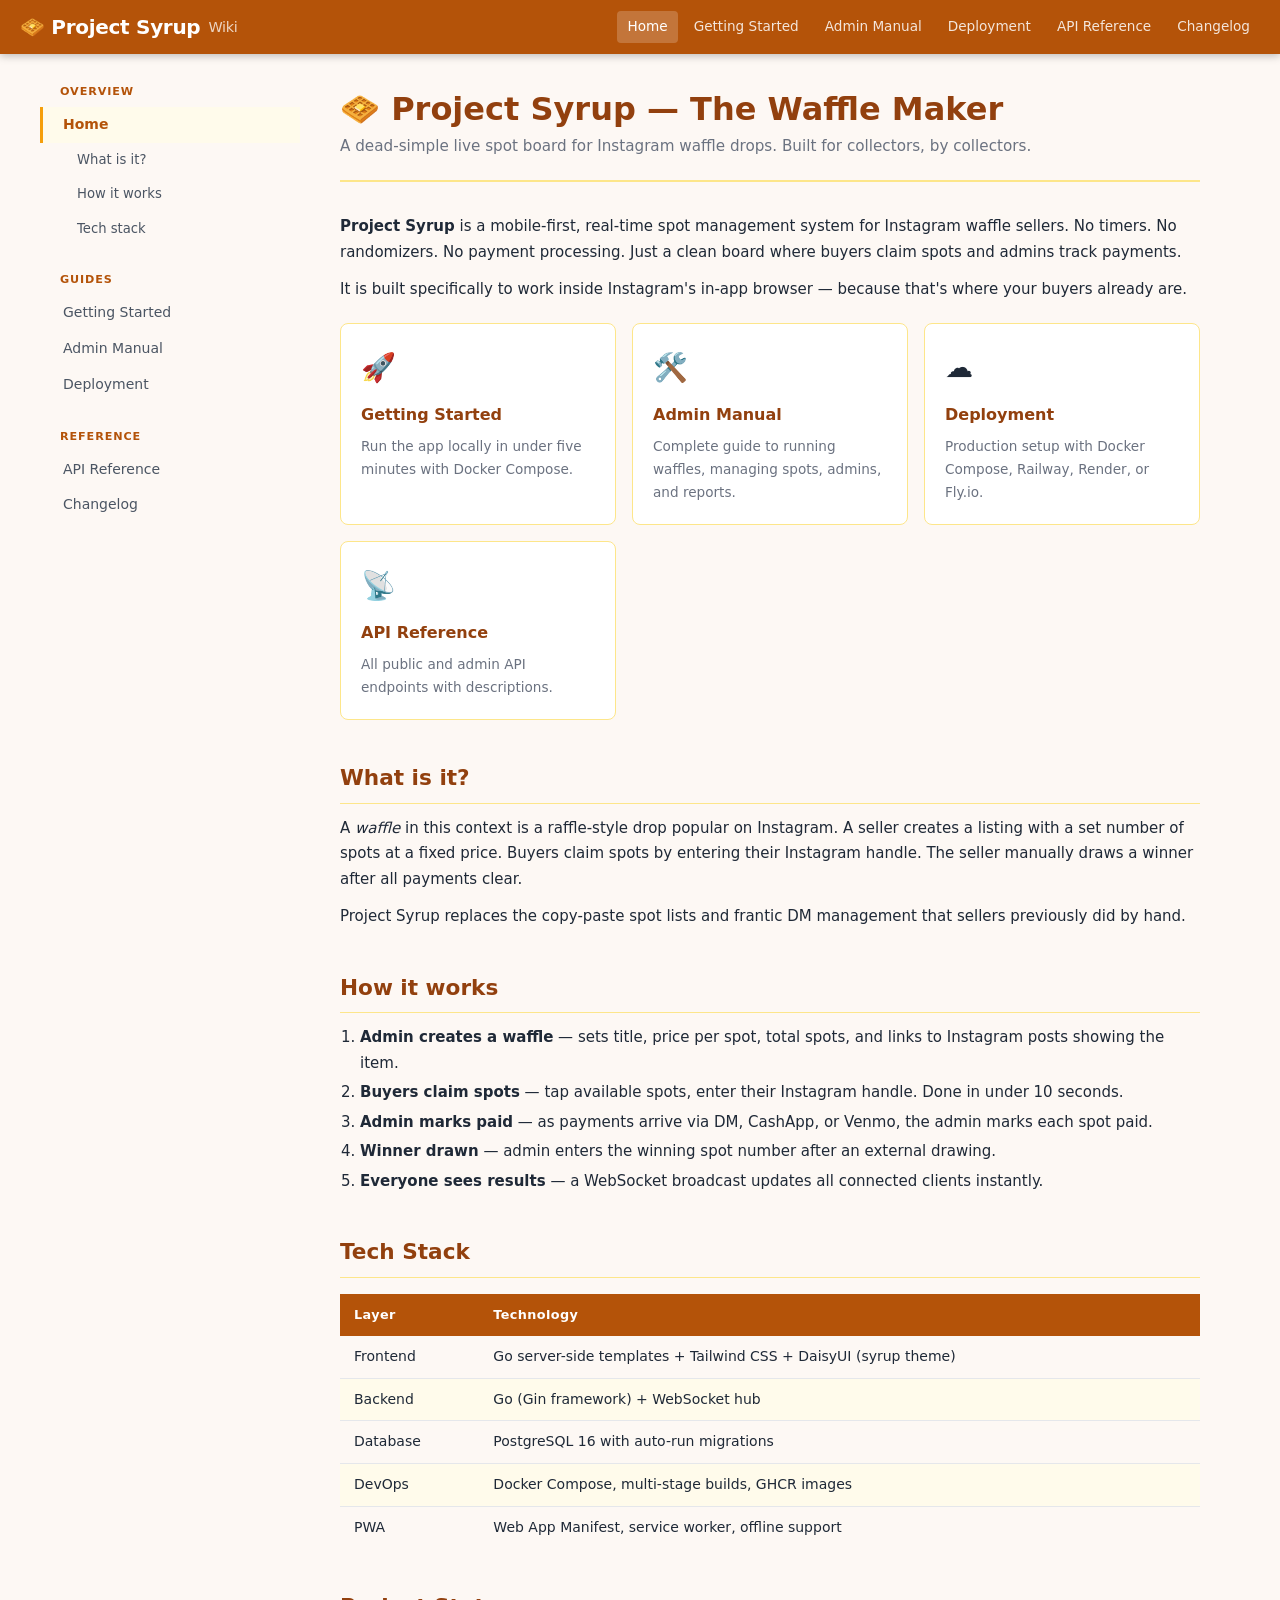
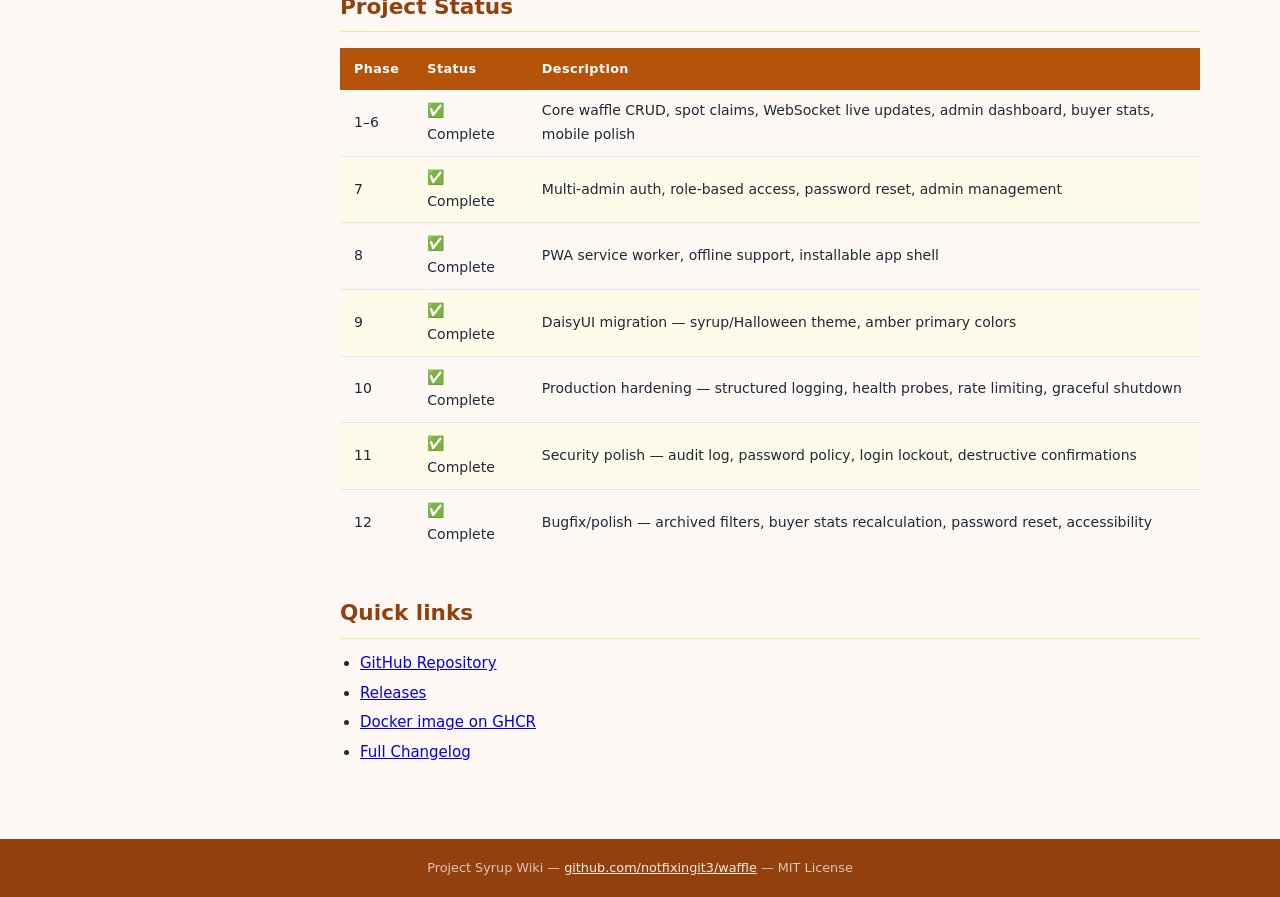
==== index.html @ 007bdca6 "Initial wiki site for Project Syrup (The Waffle Maker)" ====
<!DOCTYPE html>
<html lang="en">
<head>
  <meta charset="UTF-8" />
  <meta name="viewport" content="width=device-width, initial-scale=1.0" />
  <title>Project Syrup Wiki — The Waffle Maker</title>
  <link rel="stylesheet" href="style.css" />
</head>
<body>

<header class="topbar">
  <a href="index.html" class="topbar-logo">🧇 Project Syrup <span>Wiki</span></a>
  <nav class="topbar-nav">
    <a href="index.html" class="active">Home</a>
    <a href="getting-started.html">Getting Started</a>
    <a href="admin-manual.html">Admin Manual</a>
    <a href="deployment.html">Deployment</a>
    <a href="api-reference.html">API Reference</a>
    <a href="changelog.html">Changelog</a>
  </nav>
</header>

<div class="layout">
  <aside class="sidebar">
    <div class="sidebar-section">
      <div class="sidebar-section-title">Overview</div>
      <a href="index.html" class="sidebar-link active">Home</a>
      <a href="index.html#what-is-it" class="sidebar-link sub">What is it?</a>
      <a href="index.html#how-it-works" class="sidebar-link sub">How it works</a>
      <a href="index.html#tech-stack" class="sidebar-link sub">Tech stack</a>
    </div>
    <div class="sidebar-section">
      <div class="sidebar-section-title">Guides</div>
      <a href="getting-started.html" class="sidebar-link">Getting Started</a>
      <a href="admin-manual.html" class="sidebar-link">Admin Manual</a>
      <a href="deployment.html" class="sidebar-link">Deployment</a>
    </div>
    <div class="sidebar-section">
      <div class="sidebar-section-title">Reference</div>
      <a href="api-reference.html" class="sidebar-link">API Reference</a>
      <a href="changelog.html" class="sidebar-link">Changelog</a>
    </div>
  </aside>

  <main class="content">
    <div class="page-header">
      <h1>🧇 Project Syrup — The Waffle Maker</h1>
      <p class="subtitle">A dead-simple live spot board for Instagram waffle drops. Built for collectors, by collectors.</p>
    </div>

    <p>
      <strong>Project Syrup</strong> is a mobile-first, real-time spot management system for Instagram waffle sellers.
      No timers. No randomizers. No payment processing. Just a clean board where buyers claim spots and admins track payments.
    </p>

    <p>
      It is built specifically to work inside Instagram's in-app browser — because that's where your buyers already are.
    </p>

    <div class="card-grid">
      <a href="getting-started.html" class="card">
        <div class="card-icon">🚀</div>
        <h3>Getting Started</h3>
        <p>Run the app locally in under five minutes with Docker Compose.</p>
      </a>
      <a href="admin-manual.html" class="card">
        <div class="card-icon">🛠️</div>
        <h3>Admin Manual</h3>
        <p>Complete guide to running waffles, managing spots, admins, and reports.</p>
      </a>
      <a href="deployment.html" class="card">
        <div class="card-icon">☁️</div>
        <h3>Deployment</h3>
        <p>Production setup with Docker Compose, Railway, Render, or Fly.io.</p>
      </a>
      <a href="api-reference.html" class="card">
        <div class="card-icon">📡</div>
        <h3>API Reference</h3>
        <p>All public and admin API endpoints with descriptions.</p>
      </a>
    </div>

    <h2 id="what-is-it">What is it?</h2>
    <p>
      A <em>waffle</em> in this context is a raffle-style drop popular on Instagram. A seller creates a listing with a set number of spots at a fixed price. Buyers claim spots by entering their Instagram handle. The seller manually draws a winner after all payments clear.
    </p>
    <p>
      Project Syrup replaces the copy-paste spot lists and frantic DM management that sellers previously did by hand.
    </p>

    <h2 id="how-it-works">How it works</h2>
    <ol>
      <li><strong>Admin creates a waffle</strong> — sets title, price per spot, total spots, and links to Instagram posts showing the item.</li>
      <li><strong>Buyers claim spots</strong> — tap available spots, enter their Instagram handle. Done in under 10 seconds.</li>
      <li><strong>Admin marks paid</strong> — as payments arrive via DM, CashApp, or Venmo, the admin marks each spot paid.</li>
      <li><strong>Winner drawn</strong> — admin enters the winning spot number after an external drawing.</li>
      <li><strong>Everyone sees results</strong> — a WebSocket broadcast updates all connected clients instantly.</li>
    </ol>

    <h2 id="tech-stack">Tech Stack</h2>
    <div class="table-wrap">
      <table>
        <thead>
          <tr><th>Layer</th><th>Technology</th></tr>
        </thead>
        <tbody>
          <tr><td>Frontend</td><td>Go server-side templates + Tailwind CSS + DaisyUI (syrup theme)</td></tr>
          <tr><td>Backend</td><td>Go (Gin framework) + WebSocket hub</td></tr>
          <tr><td>Database</td><td>PostgreSQL 16 with auto-run migrations</td></tr>
          <tr><td>DevOps</td><td>Docker Compose, multi-stage builds, GHCR images</td></tr>
          <tr><td>PWA</td><td>Web App Manifest, service worker, offline support</td></tr>
        </tbody>
      </table>
    </div>

    <h2 id="project-status">Project Status</h2>
    <div class="table-wrap">
      <table>
        <thead>
          <tr><th>Phase</th><th>Status</th><th>Description</th></tr>
        </thead>
        <tbody>
          <tr><td>1–6</td><td>✅ Complete</td><td>Core waffle CRUD, spot claims, WebSocket live updates, admin dashboard, buyer stats, mobile polish</td></tr>
          <tr><td>7</td><td>✅ Complete</td><td>Multi-admin auth, role-based access, password reset, admin management</td></tr>
          <tr><td>8</td><td>✅ Complete</td><td>PWA service worker, offline support, installable app shell</td></tr>
          <tr><td>9</td><td>✅ Complete</td><td>DaisyUI migration — syrup/Halloween theme, amber primary colors</td></tr>
          <tr><td>10</td><td>✅ Complete</td><td>Production hardening — structured logging, health probes, rate limiting, graceful shutdown</td></tr>
          <tr><td>11</td><td>✅ Complete</td><td>Security polish — audit log, password policy, login lockout, destructive confirmations</td></tr>
          <tr><td>12</td><td>✅ Complete</td><td>Bugfix/polish — archived filters, buyer stats recalculation, password reset, accessibility</td></tr>
        </tbody>
      </table>
    </div>

    <h2 id="quick-links">Quick links</h2>
    <ul>
      <li><a href="https://github.com/notfixingit3/waffle">GitHub Repository</a></li>
      <li><a href="https://github.com/notfixingit3/waffle/releases">Releases</a></li>
      <li><a href="https://github.com/notfixingit3/waffle/pkgs/container/waffle">Docker image on GHCR</a></li>
      <li><a href="changelog.html">Full Changelog</a></li>
    </ul>
  </main>
</div>

<footer>
  Project Syrup Wiki &mdash; <a href="https://github.com/notfixingit3/waffle">github.com/notfixingit3/waffle</a> &mdash; MIT License
</footer>

</body>
</html>
---- style.css ----
/* Project Syrup Wiki — shared styles */

:root {
  --amber-50: #fffbeb;
  --amber-100: #fef3c7;
  --amber-200: #fde68a;
  --amber-400: #fbbf24;
  --amber-500: #f59e0b;
  --amber-600: #d97706;
  --amber-700: #b45309;
  --amber-800: #92400e;
  --amber-900: #78350f;
  --brown-50: #fdf8f4;
  --brown-100: #f5e6d3;
  --gray-50: #f9fafb;
  --gray-100: #f3f4f6;
  --gray-200: #e5e7eb;
  --gray-300: #d1d5db;
  --gray-400: #9ca3af;
  --gray-500: #6b7280;
  --gray-600: #4b5563;
  --gray-700: #374151;
  --gray-800: #1f2937;
  --gray-900: #111827;
  --sidebar-w: 260px;
}

*, *::before, *::after { box-sizing: border-box; margin: 0; padding: 0; }

html { scroll-behavior: smooth; }

body {
  font-family: 'Segoe UI', system-ui, -apple-system, sans-serif;
  font-size: 15px;
  line-height: 1.7;
  color: var(--gray-800);
  background: var(--brown-50);
  min-height: 100vh;
  display: flex;
  flex-direction: column;
}

/* ── Top bar ── */
.topbar {
  position: sticky;
  top: 0;
  z-index: 100;
  background: var(--amber-700);
  color: #fff;
  height: 54px;
  display: flex;
  align-items: center;
  gap: 12px;
  padding: 0 20px;
  box-shadow: 0 2px 8px rgba(0,0,0,.25);
}
.topbar-logo {
  font-size: 1.25rem;
  font-weight: 700;
  letter-spacing: -.3px;
  text-decoration: none;
  color: #fff;
  display: flex;
  align-items: center;
  gap: 8px;
}
.topbar-logo span { opacity: .75; font-weight: 400; font-size: 0.9rem; }
.topbar-nav { margin-left: auto; display: flex; gap: 6px; }
.topbar-nav a {
  color: rgba(255,255,255,.85);
  text-decoration: none;
  font-size: .85rem;
  padding: 4px 10px;
  border-radius: 4px;
  transition: background .15s;
}
.topbar-nav a:hover, .topbar-nav a.active { background: rgba(255,255,255,.2); color: #fff; }

/* ── Layout ── */
.layout {
  flex: 1;
  display: flex;
  max-width: 1200px;
  margin: 0 auto;
  width: 100%;
  padding: 0 0 60px;
}

/* ── Sidebar ── */
.sidebar {
  width: var(--sidebar-w);
  flex-shrink: 0;
  padding: 28px 0 28px 0;
  position: sticky;
  top: 54px;
  height: calc(100vh - 54px);
  overflow-y: auto;
}
.sidebar-section { margin-bottom: 24px; }
.sidebar-section-title {
  font-size: .7rem;
  font-weight: 700;
  letter-spacing: .08em;
  text-transform: uppercase;
  color: var(--amber-700);
  padding: 0 20px 6px;
}
.sidebar-link {
  display: block;
  padding: 6px 20px;
  color: var(--gray-600);
  text-decoration: none;
  font-size: .875rem;
  border-left: 3px solid transparent;
  transition: all .12s;
}
.sidebar-link:hover { color: var(--amber-700); background: var(--amber-50); }
.sidebar-link.active {
  color: var(--amber-700);
  border-left-color: var(--amber-500);
  background: var(--amber-50);
  font-weight: 600;
}
.sidebar-link.sub { padding-left: 34px; font-size: .825rem; }

/* ── Main content ── */
.content {
  flex: 1;
  min-width: 0;
  padding: 36px 40px 0 40px;
}

/* ── Page header ── */
.page-header {
  margin-bottom: 32px;
  padding-bottom: 20px;
  border-bottom: 2px solid var(--amber-200);
}
.page-header h1 {
  font-size: 2rem;
  font-weight: 700;
  color: var(--amber-800);
  line-height: 1.2;
}
.page-header .subtitle {
  color: var(--gray-500);
  margin-top: 6px;
  font-size: .95rem;
}

/* ── Headings ── */
h2 {
  font-size: 1.35rem;
  font-weight: 700;
  color: var(--amber-800);
  margin: 40px 0 12px;
  padding-bottom: 6px;
  border-bottom: 1px solid var(--amber-200);
}
h3 {
  font-size: 1.05rem;
  font-weight: 700;
  color: var(--gray-700);
  margin: 28px 0 8px;
}
h4 {
  font-size: .9rem;
  font-weight: 700;
  color: var(--gray-600);
  margin: 20px 0 6px;
  text-transform: uppercase;
  letter-spacing: .04em;
}

p { margin: 0 0 12px; }
p:last-child { margin-bottom: 0; }

/* ── Lists ── */
ul, ol {
  margin: 0 0 14px 20px;
}
li { margin-bottom: 4px; }

/* ── Code ── */
code {
  background: var(--amber-100);
  color: var(--amber-900);
  padding: 1px 5px;
  border-radius: 3px;
  font-size: .875em;
  font-family: 'SF Mono', 'Fira Code', 'Consolas', monospace;
}
pre {
  background: var(--gray-900);
  color: #e5e7eb;
  padding: 18px 20px;
  border-radius: 8px;
  overflow-x: auto;
  margin: 16px 0;
  font-size: .85rem;
  line-height: 1.6;
  font-family: 'SF Mono', 'Fira Code', 'Consolas', monospace;
}
pre code { background: none; color: inherit; padding: 0; font-size: 1em; }

/* ── Tables ── */
.table-wrap { overflow-x: auto; margin: 16px 0; }
table { width: 100%; border-collapse: collapse; font-size: .875rem; }
th {
  background: var(--amber-700);
  color: #fff;
  text-align: left;
  padding: 10px 14px;
  font-weight: 600;
  font-size: .8rem;
  letter-spacing: .03em;
}
td { padding: 9px 14px; border-bottom: 1px solid var(--gray-200); }
tr:last-child td { border-bottom: none; }
tr:nth-child(even) td { background: var(--amber-50); }

/* ── Callouts ── */
.callout {
  border-left: 4px solid;
  padding: 12px 16px;
  border-radius: 0 6px 6px 0;
  margin: 16px 0;
  font-size: .9rem;
}
.callout-title { font-weight: 700; margin-bottom: 4px; }
.callout.info { border-color: #3b82f6; background: #eff6ff; color: #1e40af; }
.callout.info .callout-title { color: #1d4ed8; }
.callout.warn { border-color: var(--amber-500); background: var(--amber-50); color: var(--amber-800); }
.callout.warn .callout-title { color: var(--amber-700); }
.callout.danger { border-color: #ef4444; background: #fef2f2; color: #991b1b; }
.callout.danger .callout-title { color: #dc2626; }
.callout.tip { border-color: #10b981; background: #ecfdf5; color: #065f46; }
.callout.tip .callout-title { color: #059669; }

/* ── Badges / role pills ── */
.badge {
  display: inline-block;
  padding: 2px 8px;
  border-radius: 9999px;
  font-size: .72rem;
  font-weight: 700;
  letter-spacing: .04em;
  text-transform: uppercase;
  line-height: 1.5;
}
.badge-super { background: #7c3aed; color: #fff; }
.badge-admin { background: var(--amber-600); color: #fff; }
.badge-wm    { background: #059669; color: #fff; }
.badge-get   { background: #1d4ed8; color: #fff; }
.badge-post  { background: #059669; color: #fff; }
.badge-patch { background: #d97706; color: #fff; }
.badge-delete{ background: #dc2626; color: #fff; }

/* ── Cards (home page) ── */
.card-grid {
  display: grid;
  grid-template-columns: repeat(auto-fill, minmax(240px, 1fr));
  gap: 16px;
  margin: 20px 0;
}
.card {
  background: #fff;
  border: 1px solid var(--amber-200);
  border-radius: 8px;
  padding: 20px;
  text-decoration: none;
  color: inherit;
  transition: box-shadow .15s, transform .12s;
  display: block;
}
.card:hover { box-shadow: 0 4px 16px rgba(180,83,9,.15); transform: translateY(-2px); }
.card-icon { font-size: 1.75rem; margin-bottom: 10px; }
.card h3 { margin: 0 0 6px; font-size: 1rem; color: var(--amber-800); }
.card p { font-size: .85rem; color: var(--gray-500); margin: 0; }

/* ── Step list ── */
.steps { counter-reset: step; list-style: none; margin-left: 0; }
.steps li {
  counter-increment: step;
  padding: 10px 0 10px 52px;
  position: relative;
  border-left: 2px solid var(--amber-200);
  margin-left: 20px;
}
.steps li::before {
  content: counter(step);
  position: absolute;
  left: -16px;
  top: 8px;
  width: 30px;
  height: 30px;
  background: var(--amber-600);
  color: #fff;
  font-weight: 700;
  font-size: .8rem;
  border-radius: 50%;
  display: flex;
  align-items: center;
  justify-content: center;
}
.steps li:last-child { border-left-color: transparent; }

/* ── API endpoint blocks ── */
.endpoint {
  background: #fff;
  border: 1px solid var(--gray-200);
  border-radius: 6px;
  margin: 12px 0;
  overflow: hidden;
}
.endpoint-head {
  display: flex;
  align-items: center;
  gap: 10px;
  padding: 10px 14px;
  background: var(--gray-50);
  border-bottom: 1px solid var(--gray-200);
  font-family: 'SF Mono', 'Fira Code', monospace;
  font-size: .85rem;
}
.endpoint-path { color: var(--gray-700); font-weight: 500; }
.endpoint-desc { padding: 10px 14px; font-size: .875rem; color: var(--gray-600); }

/* ── Footer ── */
footer {
  background: var(--amber-800);
  color: rgba(255,255,255,.7);
  text-align: center;
  padding: 18px;
  font-size: .8rem;
}
footer a { color: rgba(255,255,255,.9); }

/* ── Responsive ── */
@media (max-width: 768px) {
  .layout { flex-direction: column; }
  .sidebar {
    width: 100%;
    position: static;
    height: auto;
    border-bottom: 1px solid var(--amber-200);
    display: flex;
    flex-wrap: wrap;
    gap: 0;
    padding: 12px 0;
  }
  .sidebar-section { margin-bottom: 8px; width: 50%; }
  .content { padding: 24px 20px 0; }
  .topbar-nav { display: none; }
}
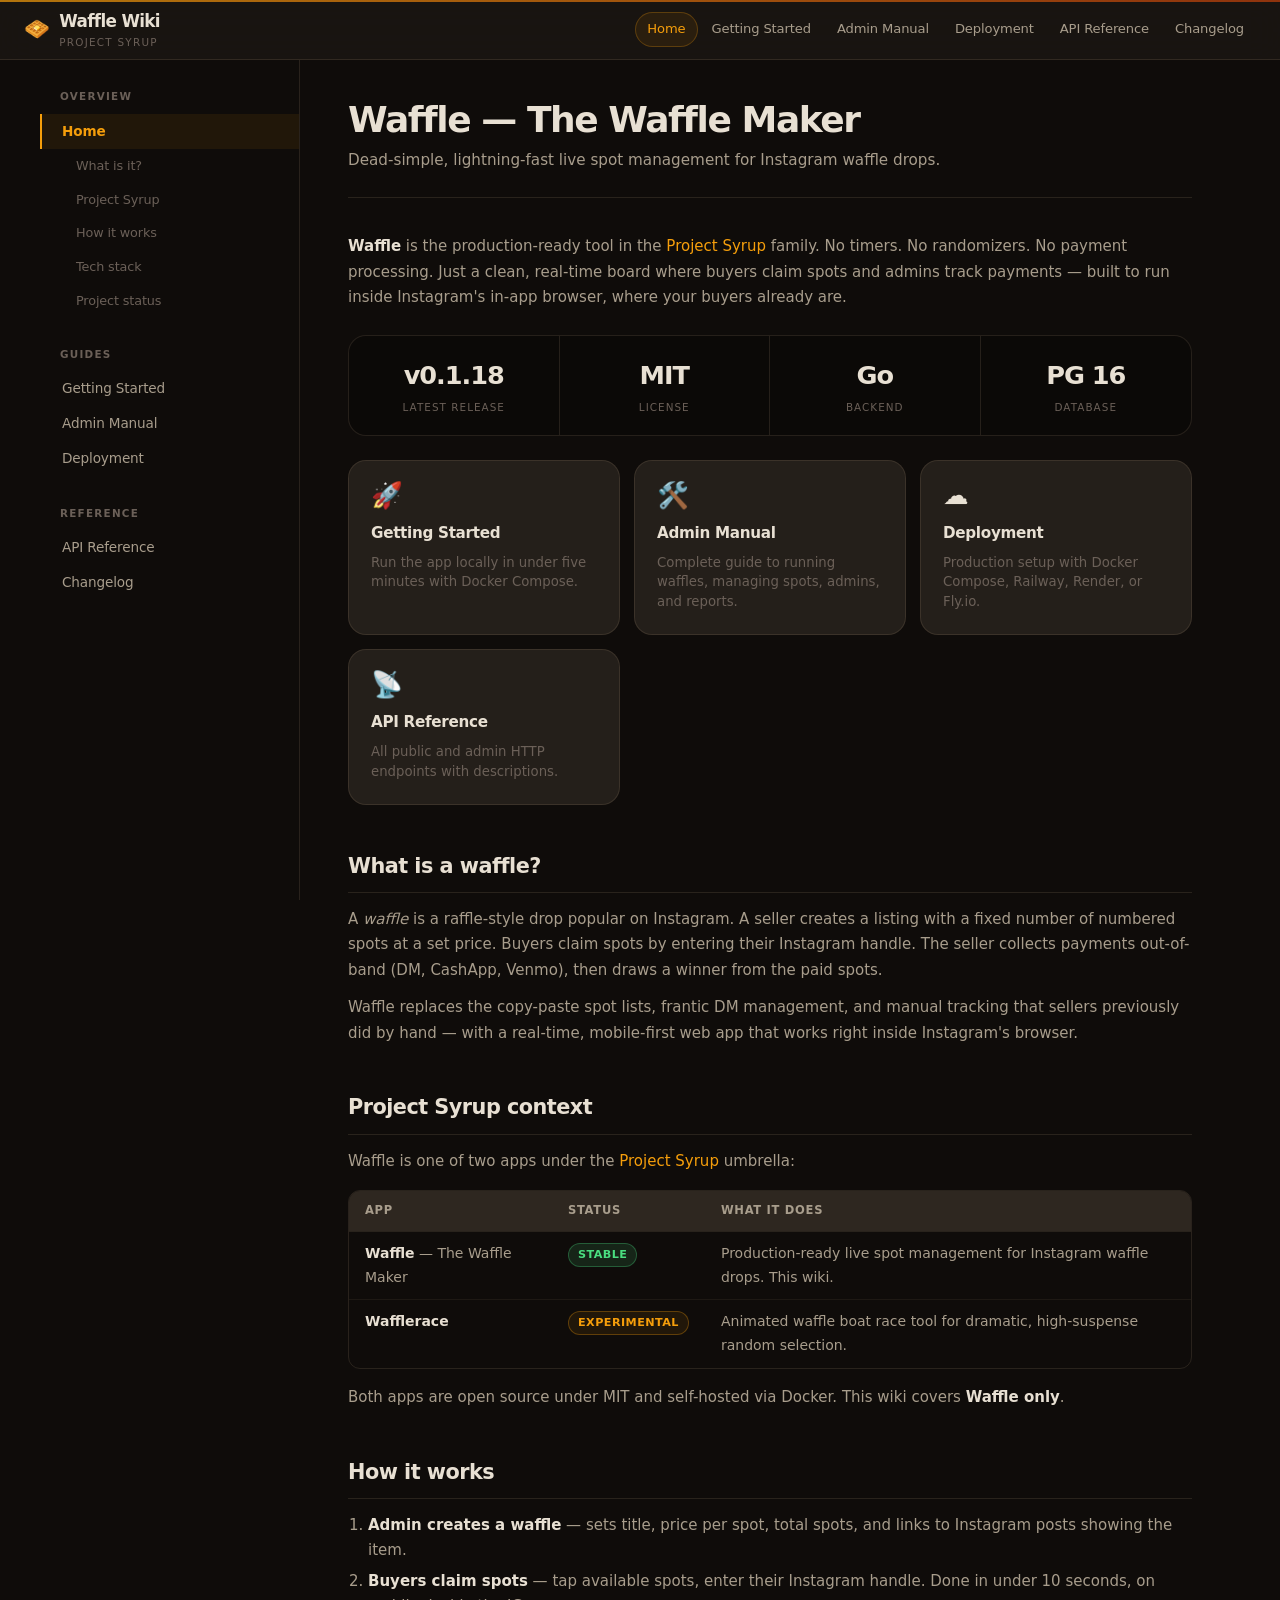
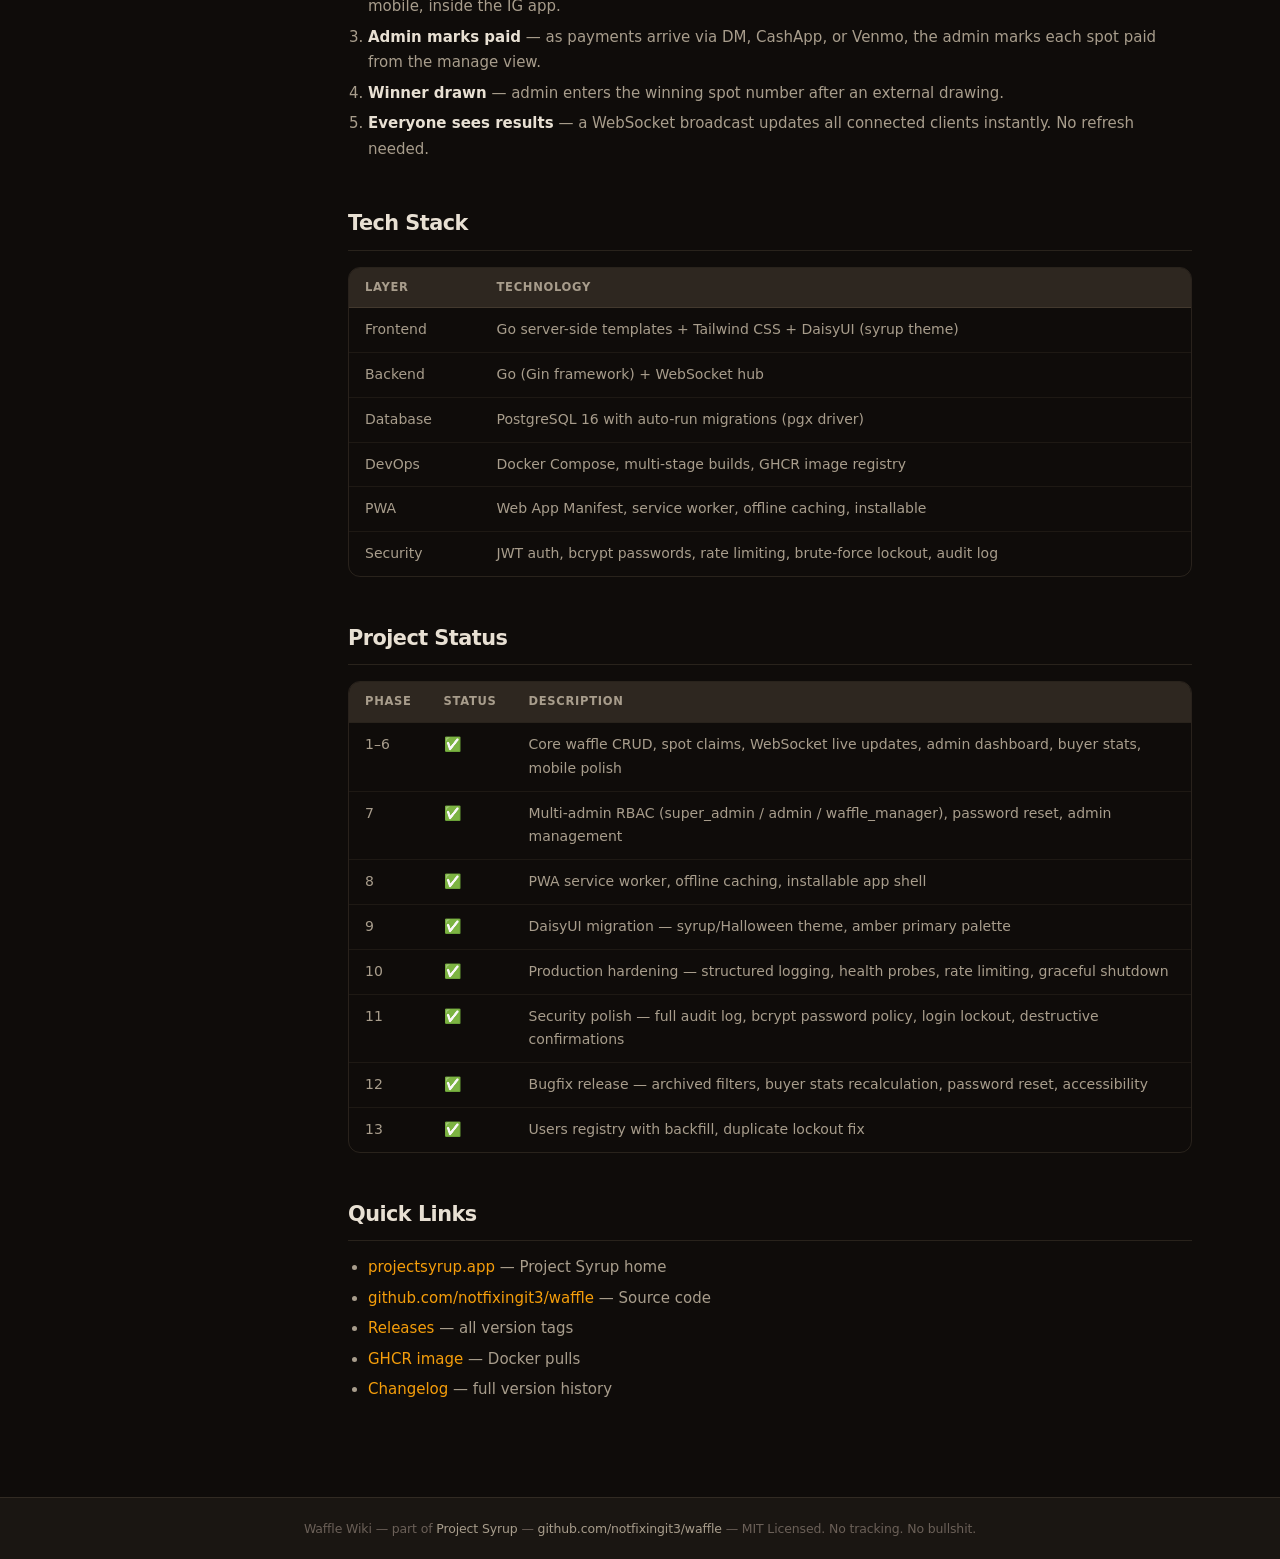
==== commit 6581f270: "Retheme wiki to match projectsyrup.app dark warm aesthetic - New CSS: #0f0c0a background, amber #f59" ====
--- a/index.html
+++ b/index.html
@@ -3,13 +3,19 @@
 <head>
   <meta charset="UTF-8" />
   <meta name="viewport" content="width=device-width, initial-scale=1.0" />
-  <title>Project Syrup Wiki — The Waffle Maker</title>
+  <title>Waffle Wiki — Project Syrup</title>
   <link rel="stylesheet" href="style.css" />
 </head>
 <body>
 
 <header class="topbar">
-  <a href="index.html" class="topbar-logo">🧇 Project Syrup <span>Wiki</span></a>
+  <a href="index.html" class="topbar-logo">
+    <span class="logo-emoji">🧇</span>
+    <div>
+      <span style="display:block">Waffle Wiki</span>
+      <span class="logo-sub">Project Syrup</span>
+    </div>
+  </a>
   <nav class="topbar-nav">
     <a href="index.html" class="active">Home</a>
     <a href="getting-started.html">Getting Started</a>
@@ -26,8 +32,10 @@
       <div class="sidebar-section-title">Overview</div>
       <a href="index.html" class="sidebar-link active">Home</a>
       <a href="index.html#what-is-it" class="sidebar-link sub">What is it?</a>
+      <a href="index.html#project-syrup" class="sidebar-link sub">Project Syrup</a>
       <a href="index.html#how-it-works" class="sidebar-link sub">How it works</a>
       <a href="index.html#tech-stack" class="sidebar-link sub">Tech stack</a>
+      <a href="index.html#project-status" class="sidebar-link sub">Project status</a>
     </div>
     <div class="sidebar-section">
       <div class="sidebar-section-title">Guides</div>
@@ -44,18 +52,33 @@
 
   <main class="content">
     <div class="page-header">
-      <h1>🧇 Project Syrup — The Waffle Maker</h1>
-      <p class="subtitle">A dead-simple live spot board for Instagram waffle drops. Built for collectors, by collectors.</p>
+      <h1>Waffle — The Waffle Maker</h1>
+      <p class="subtitle">Dead-simple, lightning-fast live spot management for Instagram waffle drops.</p>
     </div>
 
     <p>
-      <strong>Project Syrup</strong> is a mobile-first, real-time spot management system for Instagram waffle sellers.
-      No timers. No randomizers. No payment processing. Just a clean board where buyers claim spots and admins track payments.
+      <strong>Waffle</strong> is the production-ready tool in the <a href="https://projectsyrup.app" target="_blank" rel="noopener">Project Syrup</a> family.
+      No timers. No randomizers. No payment processing. Just a clean, real-time board where buyers claim spots and admins track payments — built to run inside Instagram's in-app browser, where your buyers already are.
     </p>
 
-    <p>
-      It is built specifically to work inside Instagram's in-app browser — because that's where your buyers already are.
-    </p>
+    <div class="stats-bar">
+      <div class="stats-bar-item">
+        <span class="stats-bar-value">v0.1.18</span>
+        <span class="stats-bar-label">Latest Release</span>
+      </div>
+      <div class="stats-bar-item">
+        <span class="stats-bar-value">MIT</span>
+        <span class="stats-bar-label">License</span>
+      </div>
+      <div class="stats-bar-item">
+        <span class="stats-bar-value">Go</span>
+        <span class="stats-bar-label">Backend</span>
+      </div>
+      <div class="stats-bar-item">
+        <span class="stats-bar-value">PG 16</span>
+        <span class="stats-bar-label">Database</span>
+      </div>
+    </div>
 
     <div class="card-grid">
       <a href="getting-started.html" class="card">
@@ -76,39 +99,61 @@
       <a href="api-reference.html" class="card">
         <div class="card-icon">📡</div>
         <h3>API Reference</h3>
-        <p>All public and admin API endpoints with descriptions.</p>
+        <p>All public and admin HTTP endpoints with descriptions.</p>
       </a>
     </div>
 
-    <h2 id="what-is-it">What is it?</h2>
+    <h2 id="what-is-it">What is a waffle?</h2>
     <p>
-      A <em>waffle</em> in this context is a raffle-style drop popular on Instagram. A seller creates a listing with a set number of spots at a fixed price. Buyers claim spots by entering their Instagram handle. The seller manually draws a winner after all payments clear.
+      A <em>waffle</em> is a raffle-style drop popular on Instagram. A seller creates a listing with a fixed number of numbered spots at a set price. Buyers claim spots by entering their Instagram handle. The seller collects payments out-of-band (DM, CashApp, Venmo), then draws a winner from the paid spots.
     </p>
     <p>
-      Project Syrup replaces the copy-paste spot lists and frantic DM management that sellers previously did by hand.
+      Waffle replaces the copy-paste spot lists, frantic DM management, and manual tracking that sellers previously did by hand — with a real-time, mobile-first web app that works right inside Instagram's browser.
     </p>
+
+    <h2 id="project-syrup">Project Syrup context</h2>
+    <p>
+      Waffle is one of two apps under the <a href="https://projectsyrup.app" target="_blank" rel="noopener">Project Syrup</a> umbrella:
+    </p>
+    <div class="table-wrap">
+      <table>
+        <thead><tr><th>App</th><th>Status</th><th>What it does</th></tr></thead>
+        <tbody>
+          <tr>
+            <td><strong>Waffle</strong> — The Waffle Maker</td>
+            <td><span class="badge badge-wm">Stable</span></td>
+            <td>Production-ready live spot management for Instagram waffle drops. This wiki.</td>
+          </tr>
+          <tr>
+            <td><strong>Wafflerace</strong></td>
+            <td><span class="badge badge-admin">Experimental</span></td>
+            <td>Animated waffle boat race tool for dramatic, high-suspense random selection.</td>
+          </tr>
+        </tbody>
+      </table>
+    </div>
+    <p>Both apps are open source under MIT and self-hosted via Docker. This wiki covers <strong>Waffle only</strong>.</p>
 
     <h2 id="how-it-works">How it works</h2>
     <ol>
       <li><strong>Admin creates a waffle</strong> — sets title, price per spot, total spots, and links to Instagram posts showing the item.</li>
-      <li><strong>Buyers claim spots</strong> — tap available spots, enter their Instagram handle. Done in under 10 seconds.</li>
-      <li><strong>Admin marks paid</strong> — as payments arrive via DM, CashApp, or Venmo, the admin marks each spot paid.</li>
+      <li><strong>Buyers claim spots</strong> — tap available spots, enter their Instagram handle. Done in under 10 seconds, on mobile, inside the IG app.</li>
+      <li><strong>Admin marks paid</strong> — as payments arrive via DM, CashApp, or Venmo, the admin marks each spot paid from the manage view.</li>
       <li><strong>Winner drawn</strong> — admin enters the winning spot number after an external drawing.</li>
-      <li><strong>Everyone sees results</strong> — a WebSocket broadcast updates all connected clients instantly.</li>
+      <li><strong>Everyone sees results</strong> — a WebSocket broadcast updates all connected clients instantly. No refresh needed.</li>
     </ol>
 
     <h2 id="tech-stack">Tech Stack</h2>
     <div class="table-wrap">
       <table>
-        <thead>
-          <tr><th>Layer</th><th>Technology</th></tr>
-        </thead>
+        <thead><tr><th>Layer</th><th>Technology</th></tr></thead>
         <tbody>
           <tr><td>Frontend</td><td>Go server-side templates + Tailwind CSS + DaisyUI (syrup theme)</td></tr>
           <tr><td>Backend</td><td>Go (Gin framework) + WebSocket hub</td></tr>
-          <tr><td>Database</td><td>PostgreSQL 16 with auto-run migrations</td></tr>
-          <tr><td>DevOps</td><td>Docker Compose, multi-stage builds, GHCR images</td></tr>
-          <tr><td>PWA</td><td>Web App Manifest, service worker, offline support</td></tr>
+          <tr><td>Database</td><td>PostgreSQL 16 with auto-run migrations (pgx driver)</td></tr>
+          <tr><td>DevOps</td><td>Docker Compose, multi-stage builds, GHCR image registry</td></tr>
+          <tr><td>PWA</td><td>Web App Manifest, service worker, offline caching, installable</td></tr>
+          <tr><td>Security</td><td>JWT auth, bcrypt passwords, rate limiting, brute-force lockout, audit log</td></tr>
         </tbody>
       </table>
     </div>
@@ -116,33 +161,35 @@
     <h2 id="project-status">Project Status</h2>
     <div class="table-wrap">
       <table>
-        <thead>
-          <tr><th>Phase</th><th>Status</th><th>Description</th></tr>
-        </thead>
+        <thead><tr><th>Phase</th><th>Status</th><th>Description</th></tr></thead>
         <tbody>
-          <tr><td>1–6</td><td>✅ Complete</td><td>Core waffle CRUD, spot claims, WebSocket live updates, admin dashboard, buyer stats, mobile polish</td></tr>
-          <tr><td>7</td><td>✅ Complete</td><td>Multi-admin auth, role-based access, password reset, admin management</td></tr>
-          <tr><td>8</td><td>✅ Complete</td><td>PWA service worker, offline support, installable app shell</td></tr>
-          <tr><td>9</td><td>✅ Complete</td><td>DaisyUI migration — syrup/Halloween theme, amber primary colors</td></tr>
-          <tr><td>10</td><td>✅ Complete</td><td>Production hardening — structured logging, health probes, rate limiting, graceful shutdown</td></tr>
-          <tr><td>11</td><td>✅ Complete</td><td>Security polish — audit log, password policy, login lockout, destructive confirmations</td></tr>
-          <tr><td>12</td><td>✅ Complete</td><td>Bugfix/polish — archived filters, buyer stats recalculation, password reset, accessibility</td></tr>
+          <tr><td>1–6</td><td>✅</td><td>Core waffle CRUD, spot claims, WebSocket live updates, admin dashboard, buyer stats, mobile polish</td></tr>
+          <tr><td>7</td><td>✅</td><td>Multi-admin RBAC (super_admin / admin / waffle_manager), password reset, admin management</td></tr>
+          <tr><td>8</td><td>✅</td><td>PWA service worker, offline caching, installable app shell</td></tr>
+          <tr><td>9</td><td>✅</td><td>DaisyUI migration — syrup/Halloween theme, amber primary palette</td></tr>
+          <tr><td>10</td><td>✅</td><td>Production hardening — structured logging, health probes, rate limiting, graceful shutdown</td></tr>
+          <tr><td>11</td><td>✅</td><td>Security polish — full audit log, bcrypt password policy, login lockout, destructive confirmations</td></tr>
+          <tr><td>12</td><td>✅</td><td>Bugfix release — archived filters, buyer stats recalculation, password reset, accessibility</td></tr>
+          <tr><td>13</td><td>✅</td><td>Users registry with backfill, duplicate lockout fix</td></tr>
         </tbody>
       </table>
     </div>
 
-    <h2 id="quick-links">Quick links</h2>
+    <h2>Quick Links</h2>
     <ul>
-      <li><a href="https://github.com/notfixingit3/waffle">GitHub Repository</a></li>
-      <li><a href="https://github.com/notfixingit3/waffle/releases">Releases</a></li>
-      <li><a href="https://github.com/notfixingit3/waffle/pkgs/container/waffle">Docker image on GHCR</a></li>
-      <li><a href="changelog.html">Full Changelog</a></li>
+      <li><a href="https://projectsyrup.app" target="_blank" rel="noopener">projectsyrup.app</a> — Project Syrup home</li>
+      <li><a href="https://github.com/notfixingit3/waffle" target="_blank" rel="noopener">github.com/notfixingit3/waffle</a> — Source code</li>
+      <li><a href="https://github.com/notfixingit3/waffle/releases" target="_blank" rel="noopener">Releases</a> — all version tags</li>
+      <li><a href="https://github.com/notfixingit3/waffle/pkgs/container/waffle" target="_blank" rel="noopener">GHCR image</a> — Docker pulls</li>
+      <li><a href="changelog.html">Changelog</a> — full version history</li>
     </ul>
   </main>
 </div>
 
 <footer>
-  Project Syrup Wiki &mdash; <a href="https://github.com/notfixingit3/waffle">github.com/notfixingit3/waffle</a> &mdash; MIT License
+  Waffle Wiki &mdash; part of <a href="https://projectsyrup.app" target="_blank" rel="noopener">Project Syrup</a> &mdash;
+  <a href="https://github.com/notfixingit3/waffle" target="_blank" rel="noopener">github.com/notfixingit3/waffle</a> &mdash;
+  MIT Licensed. No tracking. No bullshit.
 </footer>
 
 </body>
--- a/style.css
+++ b/style.css
@@ -1,28 +1,39 @@
-/* Project Syrup Wiki — shared styles */
+/*
+  Project Syrup Wiki — styled to match projectsyrup.app
+  Warm dark theme: near-black background, syrupy amber accents, glassmorphism
+*/
 
 :root {
-  --amber-50: #fffbeb;
-  --amber-100: #fef3c7;
-  --amber-200: #fde68a;
-  --amber-400: #fbbf24;
-  --amber-500: #f59e0b;
-  --amber-600: #d97706;
-  --amber-700: #b45309;
-  --amber-800: #92400e;
-  --amber-900: #78350f;
-  --brown-50: #fdf8f4;
-  --brown-100: #f5e6d3;
-  --gray-50: #f9fafb;
-  --gray-100: #f3f4f6;
-  --gray-200: #e5e7eb;
-  --gray-300: #d1d5db;
-  --gray-400: #9ca3af;
-  --gray-500: #6b7280;
-  --gray-600: #4b5563;
-  --gray-700: #374151;
-  --gray-800: #1f2937;
-  --gray-900: #111827;
-  --sidebar-w: 260px;
+  --bg:           #0f0c0a;
+  --bg-elev:      #1a1612;
+  --bg-glass:     rgba(26, 22, 18, 0.82);
+  --surface:      #241f1a;
+  --surface-2:    #2e2720;
+  --text:         #e8e0d3;
+  --text-dim:     #a89d8c;
+  --text-muted:   #6b6058;
+  --accent:       #f59e0b;
+  --accent-dark:  #d97706;
+  --accent-burn:  #c2410c;
+  --accent-glow:  rgba(245, 158, 11, 0.22);
+  --accent-subtle:rgba(245, 158, 11, 0.08);
+  --border:       rgba(163, 140, 110, 0.18);
+  --border-hover: rgba(245, 158, 11, 0.35);
+  --success:      #4ade80;
+  --success-dim:  rgba(74, 222, 128, 0.12);
+  --warn:         #fb923c;
+  --warn-dim:     rgba(251, 146, 60, 0.12);
+  --info:         #60a5fa;
+  --info-dim:     rgba(96, 165, 250, 0.10);
+  --danger:       #f87171;
+  --danger-dim:   rgba(248, 113, 113, 0.10);
+  --tip:          #34d399;
+  --tip-dim:      rgba(52, 211, 153, 0.10);
+  --sidebar-w:    260px;
+  --radius-sm:    6px;
+  --radius:       12px;
+  --radius-lg:    18px;
+  --radius-xl:    24px;
 }
 
 *, *::before, *::after { box-sizing: border-box; margin: 0; padding: 0; }
@@ -30,14 +41,16 @@
 html { scroll-behavior: smooth; }
 
 body {
-  font-family: 'Segoe UI', system-ui, -apple-system, sans-serif;
+  font-family: ui-sans-serif, system-ui, -apple-system, BlinkMacSystemFont, 'Segoe UI', Roboto, sans-serif;
   font-size: 15px;
   line-height: 1.7;
-  color: var(--gray-800);
-  background: var(--brown-50);
+  color: var(--text);
+  background: var(--bg);
   min-height: 100vh;
   display: flex;
   flex-direction: column;
+  -webkit-font-smoothing: antialiased;
+  font-feature-settings: "ss01", "ss02";
 }
 
 /* ── Top bar ── */
@@ -45,36 +58,76 @@
   position: sticky;
   top: 0;
   z-index: 100;
-  background: var(--amber-700);
-  color: #fff;
-  height: 54px;
+  background: rgba(26, 22, 18, 0.90);
+  backdrop-filter: blur(18px);
+  -webkit-backdrop-filter: blur(18px);
+  border-bottom: 1px solid var(--border);
+  height: 60px;
   display: flex;
   align-items: center;
   gap: 12px;
-  padding: 0 20px;
-  box-shadow: 0 2px 8px rgba(0,0,0,.25);
-}
+  padding: 0 24px;
+}
+
+.topbar::before {
+  content: '';
+  position: absolute;
+  top: 0; left: 0; right: 0;
+  height: 2px;
+  background: linear-gradient(to right, var(--accent), var(--accent-burn));
+  opacity: 0.7;
+}
+
 .topbar-logo {
-  font-size: 1.25rem;
-  font-weight: 700;
-  letter-spacing: -.3px;
+  font-size: 1.05rem;
+  font-weight: 600;
+  letter-spacing: -0.04em;
   text-decoration: none;
-  color: #fff;
+  color: var(--text);
   display: flex;
   align-items: center;
-  gap: 8px;
-}
-.topbar-logo span { opacity: .75; font-weight: 400; font-size: 0.9rem; }
-.topbar-nav { margin-left: auto; display: flex; gap: 6px; }
+  gap: 10px;
+  flex-shrink: 0;
+}
+.topbar-logo .logo-emoji {
+  font-size: 1.3rem;
+  line-height: 1;
+}
+.topbar-logo .logo-sub {
+  font-size: 0.65rem;
+  letter-spacing: 0.12em;
+  text-transform: uppercase;
+  color: var(--text-muted);
+  display: block;
+  margin-top: -2px;
+  font-weight: 400;
+}
+
+.topbar-nav {
+  margin-left: auto;
+  display: flex;
+  gap: 2px;
+}
 .topbar-nav a {
-  color: rgba(255,255,255,.85);
+  color: var(--text-dim);
   text-decoration: none;
-  font-size: .85rem;
-  padding: 4px 10px;
-  border-radius: 4px;
-  transition: background .15s;
-}
-.topbar-nav a:hover, .topbar-nav a.active { background: rgba(255,255,255,.2); color: #fff; }
+  font-size: .82rem;
+  padding: 5px 11px;
+  border-radius: 999px;
+  border: 1px solid transparent;
+  transition: all .15s ease;
+  letter-spacing: -0.01em;
+}
+.topbar-nav a:hover {
+  color: var(--accent);
+  border-color: var(--border);
+  background: var(--surface);
+}
+.topbar-nav a.active {
+  color: var(--accent);
+  background: var(--accent-subtle);
+  border-color: rgba(245,158,11,0.25);
+}
 
 /* ── Layout ── */
 .layout {
@@ -83,219 +136,274 @@
   max-width: 1200px;
   margin: 0 auto;
   width: 100%;
-  padding: 0 0 60px;
+  padding: 0 0 80px;
 }
 
 /* ── Sidebar ── */
 .sidebar {
   width: var(--sidebar-w);
   flex-shrink: 0;
-  padding: 28px 0 28px 0;
+  padding: 28px 0;
   position: sticky;
-  top: 54px;
-  height: calc(100vh - 54px);
+  top: 60px;
+  height: calc(100vh - 60px);
   overflow-y: auto;
-}
-.sidebar-section { margin-bottom: 24px; }
+  border-right: 1px solid var(--border);
+}
+
+.sidebar::-webkit-scrollbar { width: 4px; }
+.sidebar::-webkit-scrollbar-track { background: transparent; }
+.sidebar::-webkit-scrollbar-thumb { background: var(--border); border-radius: 2px; }
+
+.sidebar-section { margin-bottom: 28px; }
 .sidebar-section-title {
-  font-size: .7rem;
-  font-weight: 700;
-  letter-spacing: .08em;
+  font-size: .65rem;
+  font-weight: 600;
+  letter-spacing: .12em;
   text-transform: uppercase;
-  color: var(--amber-700);
-  padding: 0 20px 6px;
+  color: var(--text-muted);
+  padding: 0 20px 8px;
 }
 .sidebar-link {
   display: block;
   padding: 6px 20px;
-  color: var(--gray-600);
+  color: var(--text-dim);
   text-decoration: none;
-  font-size: .875rem;
-  border-left: 3px solid transparent;
-  transition: all .12s;
-}
-.sidebar-link:hover { color: var(--amber-700); background: var(--amber-50); }
+  font-size: .85rem;
+  border-left: 2px solid transparent;
+  transition: all .12s ease;
+  letter-spacing: -0.01em;
+}
+.sidebar-link:hover {
+  color: var(--accent);
+  background: var(--accent-subtle);
+  border-left-color: rgba(245,158,11,0.3);
+}
 .sidebar-link.active {
-  color: var(--amber-700);
-  border-left-color: var(--amber-500);
-  background: var(--amber-50);
-  font-weight: 600;
-}
-.sidebar-link.sub { padding-left: 34px; font-size: .825rem; }
+  color: var(--accent);
+  border-left-color: var(--accent);
+  background: var(--accent-subtle);
+  font-weight: 600;
+}
+.sidebar-link.sub {
+  padding-left: 34px;
+  font-size: .8rem;
+  color: var(--text-muted);
+}
+.sidebar-link.sub:hover, .sidebar-link.sub.active { color: var(--accent); }
 
 /* ── Main content ── */
 .content {
   flex: 1;
   min-width: 0;
-  padding: 36px 40px 0 40px;
+  padding: 40px 48px 0 48px;
 }
 
 /* ── Page header ── */
 .page-header {
-  margin-bottom: 32px;
-  padding-bottom: 20px;
-  border-bottom: 2px solid var(--amber-200);
+  margin-bottom: 36px;
+  padding-bottom: 24px;
+  border-bottom: 1px solid var(--border);
 }
 .page-header h1 {
-  font-size: 2rem;
-  font-weight: 700;
-  color: var(--amber-800);
-  line-height: 1.2;
+  font-size: 2.25rem;
+  font-weight: 600;
+  color: var(--text);
+  line-height: 1.1;
+  letter-spacing: -0.04em;
 }
 .page-header .subtitle {
-  color: var(--gray-500);
-  margin-top: 6px;
+  color: var(--text-dim);
+  margin-top: 8px;
   font-size: .95rem;
 }
 
-/* ── Headings ── */
+/* ── Section headings ── */
 h2 {
-  font-size: 1.35rem;
-  font-weight: 700;
-  color: var(--amber-800);
-  margin: 40px 0 12px;
-  padding-bottom: 6px;
-  border-bottom: 1px solid var(--amber-200);
+  font-size: 1.3rem;
+  font-weight: 600;
+  color: var(--text);
+  margin: 44px 0 14px;
+  letter-spacing: -0.025em;
+  padding-bottom: 8px;
+  border-bottom: 1px solid var(--border);
 }
 h3 {
-  font-size: 1.05rem;
-  font-weight: 700;
-  color: var(--gray-700);
+  font-size: 1.0rem;
+  font-weight: 600;
+  color: var(--text);
   margin: 28px 0 8px;
+  letter-spacing: -0.015em;
 }
 h4 {
-  font-size: .9rem;
-  font-weight: 700;
-  color: var(--gray-600);
+  font-size: .75rem;
+  font-weight: 600;
+  color: var(--text-muted);
   margin: 20px 0 6px;
   text-transform: uppercase;
-  letter-spacing: .04em;
-}
-
-p { margin: 0 0 12px; }
+  letter-spacing: .08em;
+}
+
+p { margin: 0 0 12px; color: var(--text-dim); }
 p:last-child { margin-bottom: 0; }
+strong { color: var(--text); font-weight: 600; }
+a { color: var(--accent); text-decoration: none; transition: opacity .12s; }
+a:hover { opacity: .8; }
 
 /* ── Lists ── */
-ul, ol {
-  margin: 0 0 14px 20px;
-}
-li { margin-bottom: 4px; }
+ul, ol { margin: 0 0 14px 20px; }
+li { margin-bottom: 5px; color: var(--text-dim); }
+li strong { color: var(--text); }
 
 /* ── Code ── */
 code {
-  background: var(--amber-100);
-  color: var(--amber-900);
-  padding: 1px 5px;
-  border-radius: 3px;
-  font-size: .875em;
+  background: var(--surface);
+  color: var(--accent);
+  padding: 2px 6px;
+  border-radius: var(--radius-sm);
+  font-size: .83em;
   font-family: 'SF Mono', 'Fira Code', 'Consolas', monospace;
+  border: 1px solid var(--border);
 }
 pre {
-  background: var(--gray-900);
-  color: #e5e7eb;
-  padding: 18px 20px;
-  border-radius: 8px;
+  background: var(--surface);
+  border: 1px solid var(--border);
+  padding: 20px 22px;
+  border-radius: var(--radius);
   overflow-x: auto;
   margin: 16px 0;
-  font-size: .85rem;
-  line-height: 1.6;
+  font-size: .84rem;
+  line-height: 1.65;
   font-family: 'SF Mono', 'Fira Code', 'Consolas', monospace;
 }
-pre code { background: none; color: inherit; padding: 0; font-size: 1em; }
+pre code {
+  background: none;
+  color: var(--text);
+  padding: 0;
+  font-size: 1em;
+  border: none;
+}
 
 /* ── Tables ── */
-.table-wrap { overflow-x: auto; margin: 16px 0; }
+.table-wrap { overflow-x: auto; margin: 16px 0; border-radius: var(--radius); border: 1px solid var(--border); }
 table { width: 100%; border-collapse: collapse; font-size: .875rem; }
 th {
-  background: var(--amber-700);
-  color: #fff;
+  background: var(--surface-2);
+  color: var(--text-dim);
   text-align: left;
-  padding: 10px 14px;
-  font-weight: 600;
-  font-size: .8rem;
-  letter-spacing: .03em;
-}
-td { padding: 9px 14px; border-bottom: 1px solid var(--gray-200); }
+  padding: 10px 16px;
+  font-weight: 600;
+  font-size: .72rem;
+  letter-spacing: .06em;
+  text-transform: uppercase;
+  border-bottom: 1px solid var(--border);
+}
+td {
+  padding: 10px 16px;
+  border-bottom: 1px solid rgba(163,140,110,0.10);
+  color: var(--text-dim);
+  vertical-align: top;
+}
+td strong { color: var(--text); }
 tr:last-child td { border-bottom: none; }
-tr:nth-child(even) td { background: var(--amber-50); }
+tr:hover td { background: rgba(245,158,11,0.03); }
 
 /* ── Callouts ── */
 .callout {
-  border-left: 4px solid;
-  padding: 12px 16px;
-  border-radius: 0 6px 6px 0;
-  margin: 16px 0;
+  border-left: 3px solid;
+  padding: 14px 18px;
+  border-radius: 0 var(--radius) var(--radius) 0;
+  margin: 18px 0;
   font-size: .9rem;
 }
-.callout-title { font-weight: 700; margin-bottom: 4px; }
-.callout.info { border-color: #3b82f6; background: #eff6ff; color: #1e40af; }
-.callout.info .callout-title { color: #1d4ed8; }
-.callout.warn { border-color: var(--amber-500); background: var(--amber-50); color: var(--amber-800); }
-.callout.warn .callout-title { color: var(--amber-700); }
-.callout.danger { border-color: #ef4444; background: #fef2f2; color: #991b1b; }
-.callout.danger .callout-title { color: #dc2626; }
-.callout.tip { border-color: #10b981; background: #ecfdf5; color: #065f46; }
-.callout.tip .callout-title { color: #059669; }
-
-/* ── Badges / role pills ── */
+.callout p { margin-bottom: 4px; }
+.callout p:last-child { margin-bottom: 0; }
+.callout-title { font-weight: 700; margin-bottom: 5px; }
+
+.callout.info    { border-color: var(--info);    background: var(--info-dim);    color: #93c5fd; }
+.callout.info    .callout-title { color: var(--info); }
+.callout.warn    { border-color: var(--warn);    background: var(--warn-dim);    color: #fdba74; }
+.callout.warn    .callout-title { color: var(--warn); }
+.callout.danger  { border-color: var(--danger);  background: var(--danger-dim);  color: #fca5a5; }
+.callout.danger  .callout-title { color: var(--danger); }
+.callout.tip     { border-color: var(--tip);     background: var(--tip-dim);     color: #6ee7b7; }
+.callout.tip     .callout-title { color: var(--tip); }
+
+/* ── Role / method badges ── */
 .badge {
   display: inline-block;
-  padding: 2px 8px;
-  border-radius: 9999px;
-  font-size: .72rem;
-  font-weight: 700;
+  padding: 2px 9px;
+  border-radius: 999px;
+  font-size: .7rem;
+  font-weight: 600;
   letter-spacing: .04em;
   text-transform: uppercase;
-  line-height: 1.5;
-}
-.badge-super { background: #7c3aed; color: #fff; }
-.badge-admin { background: var(--amber-600); color: #fff; }
-.badge-wm    { background: #059669; color: #fff; }
-.badge-get   { background: #1d4ed8; color: #fff; }
-.badge-post  { background: #059669; color: #fff; }
-.badge-patch { background: #d97706; color: #fff; }
-.badge-delete{ background: #dc2626; color: #fff; }
-
-/* ── Cards (home page) ── */
+  line-height: 1.6;
+}
+.badge-super  { background: rgba(139,92,246,.15); color: #c4b5fd; border: 1px solid rgba(139,92,246,.3); }
+.badge-admin  { background: var(--accent-subtle); color: var(--accent); border: 1px solid rgba(245,158,11,.3); }
+.badge-wm     { background: var(--success-dim);  color: var(--success); border: 1px solid rgba(74,222,128,.3); }
+.badge-get    { background: rgba(96,165,250,.12); color: #93c5fd; border: 1px solid rgba(96,165,250,.3); }
+.badge-post   { background: var(--success-dim);  color: var(--success); border: 1px solid rgba(74,222,128,.3); }
+.badge-patch  { background: var(--warn-dim);     color: var(--warn);    border: 1px solid rgba(251,146,60,.3); }
+.badge-delete { background: var(--danger-dim);   color: var(--danger);  border: 1px solid rgba(248,113,113,.3); }
+
+/* ── Home page cards ── */
 .card-grid {
   display: grid;
-  grid-template-columns: repeat(auto-fill, minmax(240px, 1fr));
-  gap: 16px;
-  margin: 20px 0;
+  grid-template-columns: repeat(auto-fill, minmax(230px, 1fr));
+  gap: 14px;
+  margin: 24px 0;
 }
 .card {
-  background: #fff;
-  border: 1px solid var(--amber-200);
-  border-radius: 8px;
-  padding: 20px;
+  background: var(--surface);
+  border: 1px solid var(--border);
+  border-radius: var(--radius-lg);
+  padding: 22px;
   text-decoration: none;
   color: inherit;
-  transition: box-shadow .15s, transform .12s;
+  transition: transform .2s cubic-bezier(.23,1,.32,1), box-shadow .2s cubic-bezier(.23,1,.32,1), border-color .15s ease;
   display: block;
-}
-.card:hover { box-shadow: 0 4px 16px rgba(180,83,9,.15); transform: translateY(-2px); }
-.card-icon { font-size: 1.75rem; margin-bottom: 10px; }
-.card h3 { margin: 0 0 6px; font-size: 1rem; color: var(--amber-800); }
-.card p { font-size: .85rem; color: var(--gray-500); margin: 0; }
-
-/* ── Step list ── */
+  position: relative;
+  overflow: hidden;
+}
+.card::before {
+  content: '';
+  position: absolute;
+  top: 0; left: 0; right: 0;
+  height: 2px;
+  background: linear-gradient(to right, var(--accent), var(--accent-burn));
+  opacity: 0;
+  transition: opacity .2s ease;
+}
+.card:hover {
+  transform: translateY(-3px);
+  box-shadow: 0 16px 24px -6px rgba(0,0,0,.4), 0 0 0 1px var(--border-hover);
+  border-color: var(--border-hover);
+}
+.card:hover::before { opacity: 1; }
+.card-icon { font-size: 1.6rem; margin-bottom: 12px; line-height: 1; }
+.card h3 { margin: 0 0 6px; font-size: .95rem; color: var(--text); letter-spacing: -0.02em; }
+.card p  { font-size: .83rem; color: var(--text-muted); margin: 0; line-height: 1.5; }
+
+/* ── Steps ── */
 .steps { counter-reset: step; list-style: none; margin-left: 0; }
 .steps li {
   counter-increment: step;
-  padding: 10px 0 10px 52px;
+  padding: 12px 0 12px 56px;
   position: relative;
-  border-left: 2px solid var(--amber-200);
-  margin-left: 20px;
+  border-left: 2px solid var(--border);
+  margin-left: 16px;
 }
 .steps li::before {
   content: counter(step);
   position: absolute;
-  left: -16px;
-  top: 8px;
-  width: 30px;
-  height: 30px;
-  background: var(--amber-600);
-  color: #fff;
+  left: -17px;
+  top: 10px;
+  width: 32px;
+  height: 32px;
+  background: linear-gradient(135deg, var(--accent), var(--accent-dark));
+  color: #0a0b12;
   font-weight: 700;
   font-size: .8rem;
   border-radius: 50%;
@@ -304,52 +412,194 @@
   justify-content: center;
 }
 .steps li:last-child { border-left-color: transparent; }
+.steps li p, .steps li ul { color: var(--text-dim); }
 
 /* ── API endpoint blocks ── */
 .endpoint {
-  background: #fff;
-  border: 1px solid var(--gray-200);
-  border-radius: 6px;
+  background: var(--surface);
+  border: 1px solid var(--border);
+  border-radius: var(--radius);
   margin: 12px 0;
   overflow: hidden;
-}
+  transition: border-color .15s ease;
+}
+.endpoint:hover { border-color: var(--border-hover); }
 .endpoint-head {
   display: flex;
   align-items: center;
   gap: 10px;
-  padding: 10px 14px;
-  background: var(--gray-50);
-  border-bottom: 1px solid var(--gray-200);
+  padding: 10px 16px;
+  background: var(--surface-2);
+  border-bottom: 1px solid var(--border);
   font-family: 'SF Mono', 'Fira Code', monospace;
-  font-size: .85rem;
-}
-.endpoint-path { color: var(--gray-700); font-weight: 500; }
-.endpoint-desc { padding: 10px 14px; font-size: .875rem; color: var(--gray-600); }
+  font-size: .84rem;
+}
+.endpoint-path { color: var(--text); font-weight: 500; }
+.endpoint-desc { padding: 12px 16px; font-size: .875rem; color: var(--text-dim); }
+.endpoint-desc pre { margin: 10px 0 0; }
+.endpoint-desc ul  { margin-top: 8px; }
+
+/* ── Divider rule ── */
+.section-rule { border: none; border-top: 1px solid var(--border); margin: 48px 0 8px; opacity: .5; }
+
+/* ── Inline tags / code chips ── */
+.tag {
+  display: inline-block;
+  background: var(--surface);
+  border: 1px solid var(--border);
+  border-radius: 4px;
+  padding: 1px 6px;
+  font-size: .78rem;
+  font-family: 'SF Mono','Fira Code',monospace;
+  color: var(--text-dim);
+}
+.action-list { list-style: none; margin-left: 0; }
+.action-list li {
+  padding: 6px 0;
+  border-bottom: 1px solid rgba(163,140,110,0.08);
+  font-size: .875rem;
+  color: var(--text-dim);
+}
+.action-list li:last-child { border-bottom: none; }
+.action-code {
+  display: inline-block;
+  background: var(--surface);
+  color: var(--accent);
+  border: 1px solid rgba(245,158,11,0.2);
+  padding: 1px 7px;
+  border-radius: 4px;
+  font-family: 'SF Mono','Fira Code',monospace;
+  font-size: .78rem;
+  margin-right: 6px;
+}
+
+/* ── Platform tag list ── */
+.platform-list { display: flex; flex-wrap: wrap; gap: 6px; margin: 8px 0; }
+.platform-list span {
+  background: var(--surface);
+  border: 1px solid var(--border);
+  border-radius: var(--radius-sm);
+  padding: 3px 10px;
+  font-size: .8rem;
+  font-family: 'SF Mono','Fira Code',monospace;
+  color: var(--text-dim);
+}
+
+/* ── Field table ── */
+.field-table td:first-child {
+  font-family: 'SF Mono','Fira Code',monospace;
+  font-size: .8rem;
+  color: var(--accent);
+  white-space: nowrap;
+}
+
+/* ── Changelog specific ── */
+.release { margin-bottom: 44px; }
+.release-header { display: flex; align-items: baseline; gap: 12px; margin-bottom: 12px; flex-wrap: wrap; }
+.release-header h2 { margin: 0; border: none; padding: 0; font-size: 1.2rem; }
+.release-date { color: var(--text-muted); font-size: .82rem; }
+.release-tag {
+  display: inline-block;
+  background: var(--surface);
+  color: var(--accent);
+  border: 1px solid rgba(245,158,11,0.25);
+  border-radius: var(--radius-sm);
+  padding: 2px 9px;
+  font-size: .75rem;
+  font-family: 'SF Mono','Fira Code',monospace;
+  font-weight: 600;
+  text-decoration: none;
+}
+.release-tag:hover { background: var(--accent-subtle); opacity: 1; }
+.change-section { margin: 10px 0; }
+.change-kind { font-size: .67rem; font-weight: 700; text-transform: uppercase; letter-spacing: .08em; margin-bottom: 5px; }
+.kind-added   { color: var(--success); }
+.kind-fixed   { color: var(--info); }
+.kind-changed { color: var(--warn); }
+.kind-removed { color: var(--danger); }
+.change-list { margin-left: 18px; }
+.change-list li { font-size: .88rem; margin-bottom: 3px; }
+.change-list strong { color: var(--text); }
+.divider { border: none; border-top: 1px solid var(--border); margin: 32px 0; opacity: .4; }
 
 /* ── Footer ── */
 footer {
-  background: var(--amber-800);
-  color: rgba(255,255,255,.7);
+  background: var(--bg-elev);
+  border-top: 1px solid var(--border);
+  color: var(--text-muted);
   text-align: center;
+  padding: 20px;
+  font-size: .78rem;
+  letter-spacing: -0.01em;
+}
+footer a { color: var(--text-dim); }
+footer a:hover { color: var(--accent); opacity: 1; }
+
+/* ── Stats bar (home page) ── */
+.stats-bar {
+  background: rgba(0,0,0,.25);
+  border: 1px solid var(--border);
+  border-radius: var(--radius-lg);
+  display: grid;
+  grid-template-columns: repeat(4, 1fr);
+  margin: 24px 0;
+  overflow: hidden;
+}
+.stats-bar-item {
   padding: 18px;
-  font-size: .8rem;
-}
-footer a { color: rgba(255,255,255,.9); }
+  text-align: center;
+  border-right: 1px solid var(--border);
+}
+.stats-bar-item:last-child { border-right: none; }
+.stats-bar-value {
+  display: block;
+  font-size: 1.6rem;
+  font-weight: 600;
+  color: var(--text);
+  letter-spacing: -0.04em;
+  font-variant-numeric: tabular-nums;
+}
+.stats-bar-label {
+  display: block;
+  font-size: .65rem;
+  letter-spacing: .1em;
+  text-transform: uppercase;
+  color: var(--text-muted);
+  margin-top: 2px;
+}
 
 /* ── Responsive ── */
+@media (max-width: 900px) {
+  .stats-bar { grid-template-columns: repeat(2, 1fr); }
+  .stats-bar-item:nth-child(2) { border-right: none; }
+  .stats-bar-item:nth-child(3) { border-top: 1px solid var(--border); }
+}
+
 @media (max-width: 768px) {
   .layout { flex-direction: column; }
   .sidebar {
     width: 100%;
     position: static;
     height: auto;
-    border-bottom: 1px solid var(--amber-200);
+    border-right: none;
+    border-bottom: 1px solid var(--border);
     display: flex;
     flex-wrap: wrap;
-    gap: 0;
-    padding: 12px 0;
+    padding: 16px 0;
   }
-  .sidebar-section { margin-bottom: 8px; width: 50%; }
-  .content { padding: 24px 20px 0; }
+  .sidebar-section { width: 50%; margin-bottom: 12px; }
+  .content { padding: 28px 20px 0; }
   .topbar-nav { display: none; }
-}
+  .stats-bar { grid-template-columns: repeat(2, 1fr); }
+}
+
+@media (max-width: 480px) {
+  .sidebar-section { width: 100%; }
+  .stats-bar { grid-template-columns: 1fr 1fr; }
+}
+
+/* ── Reduced motion ── */
+@media (prefers-reduced-motion: reduce) {
+  *, *::before, *::after { animation: none !important; transition: none !important; }
+  .card:hover { transform: none; }
+}
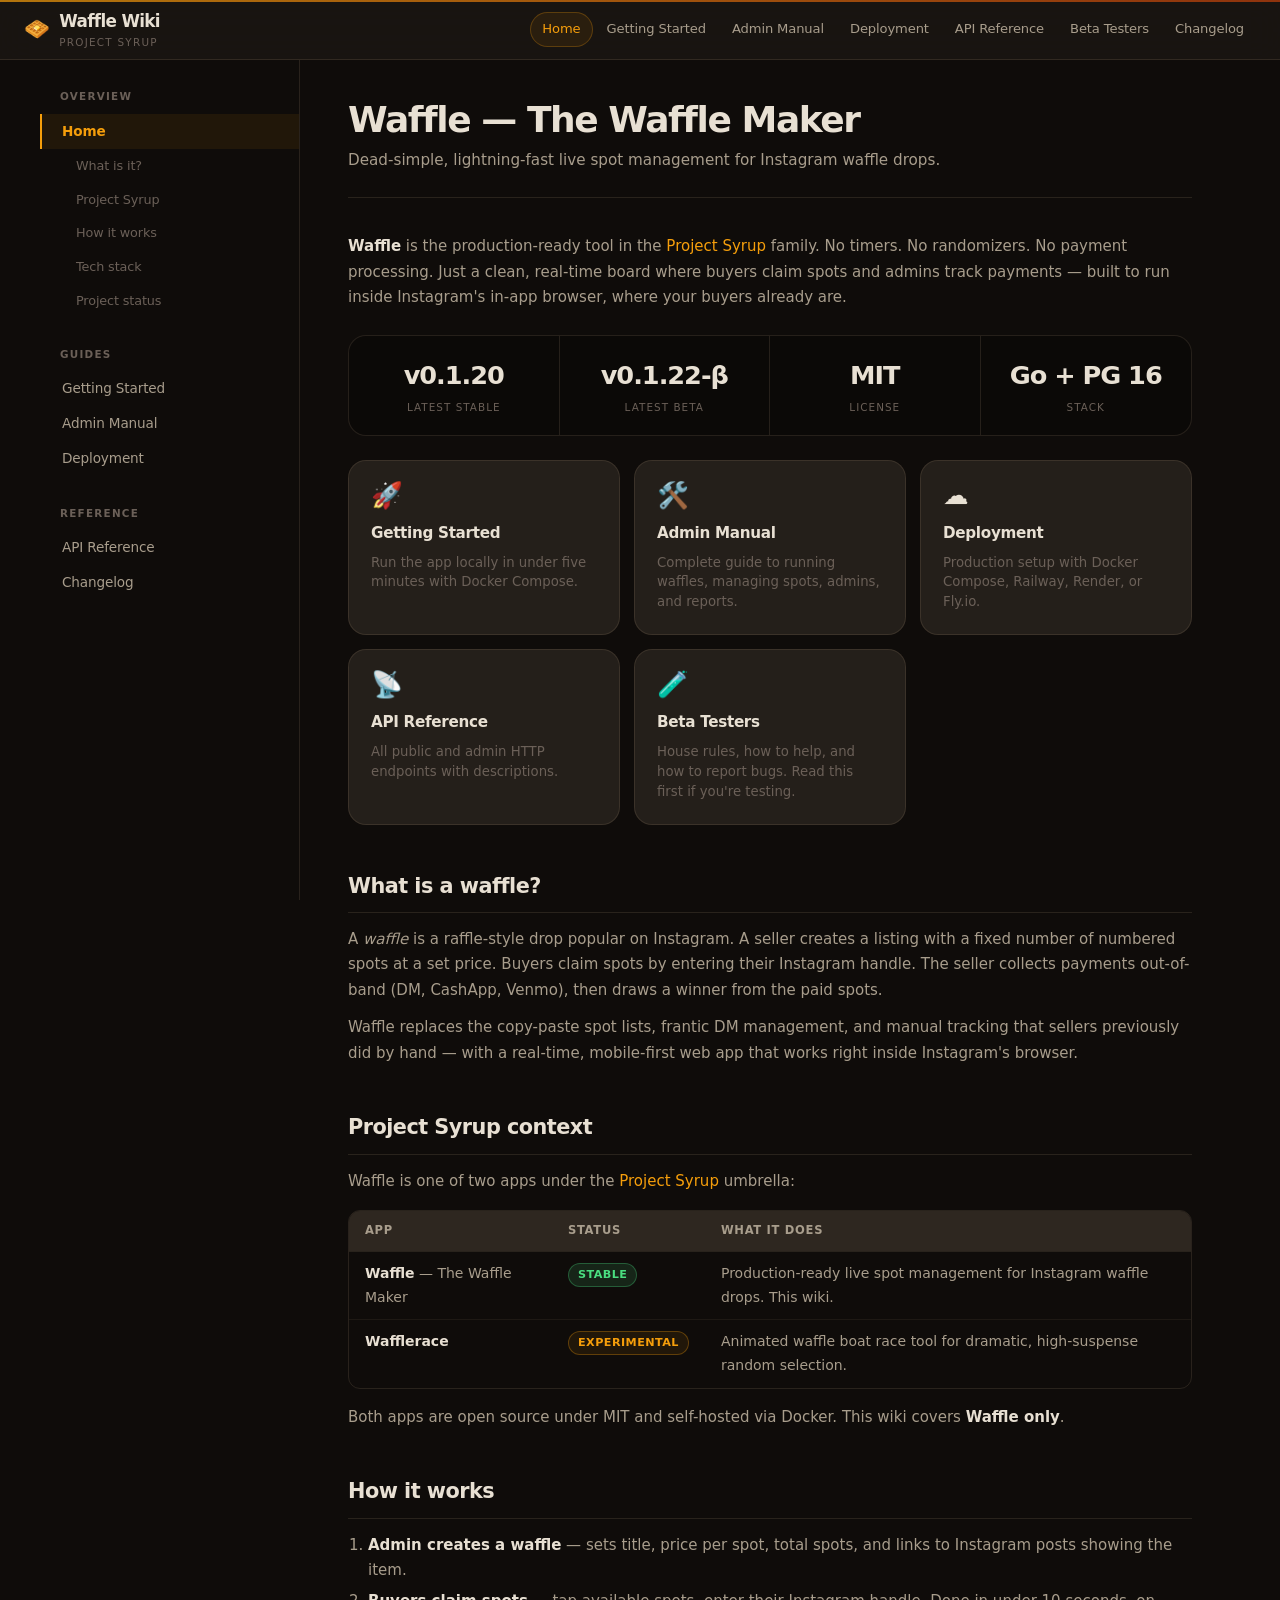
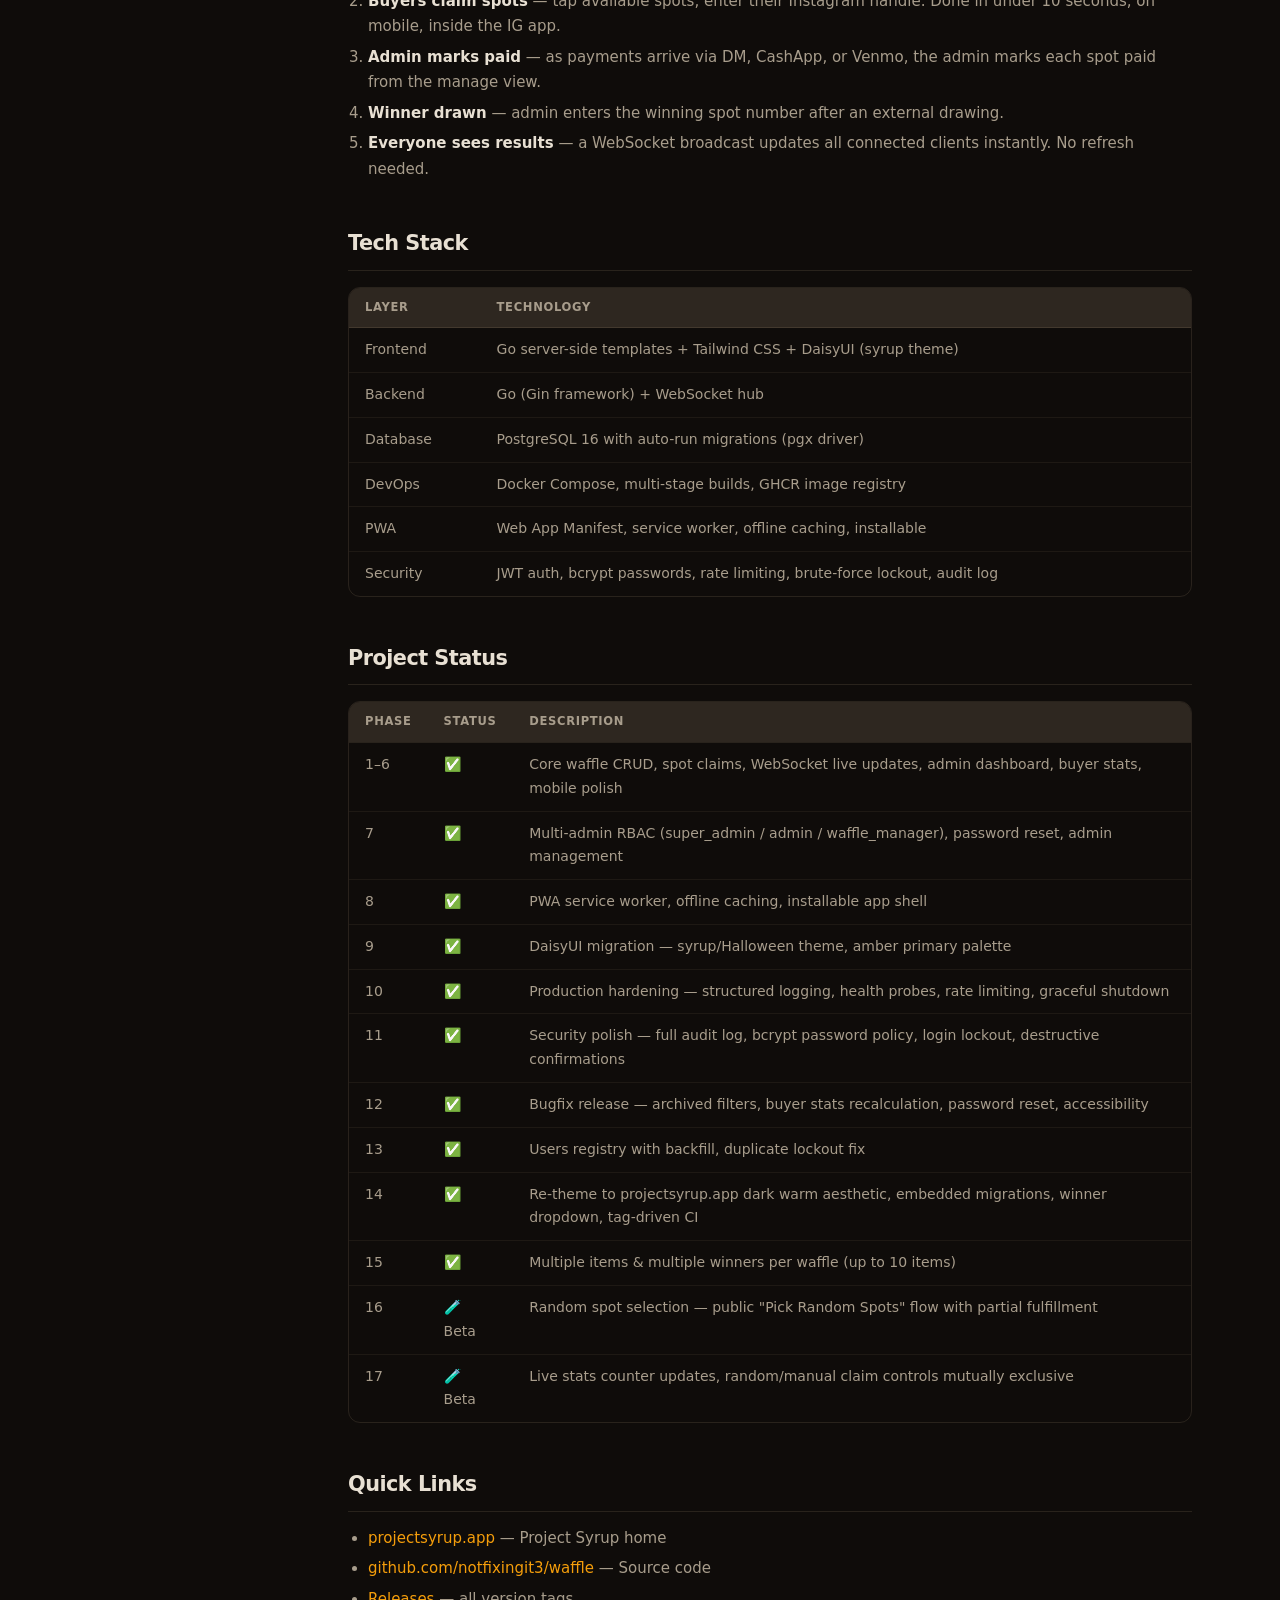
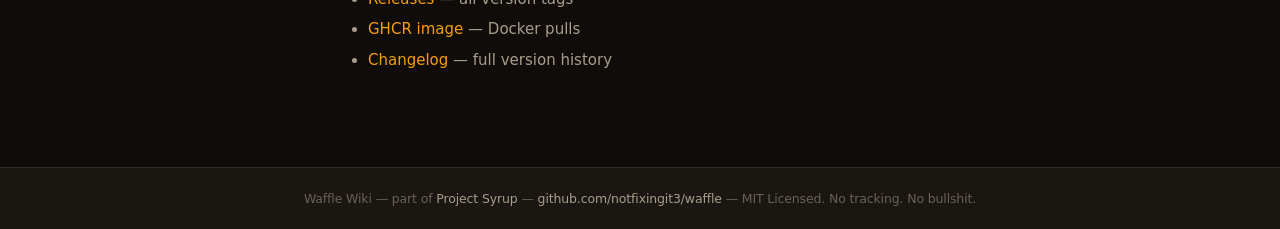
==== commit 5aaf8dd1: "Add Beta Testers page; sync wiki for v0.1.19–v0.1.22-beta.0 New page: - beta-testers.html — house ru" ====
--- a/index.html
+++ b/index.html
@@ -5,6 +5,7 @@
   <meta name="viewport" content="width=device-width, initial-scale=1.0" />
   <title>Waffle Wiki — Project Syrup</title>
   <link rel="stylesheet" href="style.css" />
+  <link rel="icon" href="favicon.svg" type="image/svg+xml" />
 </head>
 <body>
 
@@ -22,6 +23,7 @@
     <a href="admin-manual.html">Admin Manual</a>
     <a href="deployment.html">Deployment</a>
     <a href="api-reference.html">API Reference</a>
+    <a href="beta-testers.html">Beta Testers</a>
     <a href="changelog.html">Changelog</a>
   </nav>
 </header>
@@ -63,20 +65,20 @@
 
     <div class="stats-bar">
       <div class="stats-bar-item">
-        <span class="stats-bar-value">v0.1.18</span>
-        <span class="stats-bar-label">Latest Release</span>
+        <span class="stats-bar-value">v0.1.20</span>
+        <span class="stats-bar-label">Latest Stable</span>
+      </div>
+      <div class="stats-bar-item">
+        <span class="stats-bar-value">v0.1.22-β</span>
+        <span class="stats-bar-label">Latest Beta</span>
       </div>
       <div class="stats-bar-item">
         <span class="stats-bar-value">MIT</span>
         <span class="stats-bar-label">License</span>
       </div>
       <div class="stats-bar-item">
-        <span class="stats-bar-value">Go</span>
-        <span class="stats-bar-label">Backend</span>
-      </div>
-      <div class="stats-bar-item">
-        <span class="stats-bar-value">PG 16</span>
-        <span class="stats-bar-label">Database</span>
+        <span class="stats-bar-value">Go + PG 16</span>
+        <span class="stats-bar-label">Stack</span>
       </div>
     </div>
 
@@ -100,6 +102,11 @@
         <div class="card-icon">📡</div>
         <h3>API Reference</h3>
         <p>All public and admin HTTP endpoints with descriptions.</p>
+      </a>
+      <a href="beta-testers.html" class="card">
+        <div class="card-icon">🧪</div>
+        <h3>Beta Testers</h3>
+        <p>House rules, how to help, and how to report bugs. Read this first if you're testing.</p>
       </a>
     </div>
 
@@ -171,6 +178,10 @@
           <tr><td>11</td><td>✅</td><td>Security polish — full audit log, bcrypt password policy, login lockout, destructive confirmations</td></tr>
           <tr><td>12</td><td>✅</td><td>Bugfix release — archived filters, buyer stats recalculation, password reset, accessibility</td></tr>
           <tr><td>13</td><td>✅</td><td>Users registry with backfill, duplicate lockout fix</td></tr>
+          <tr><td>14</td><td>✅</td><td>Re-theme to projectsyrup.app dark warm aesthetic, embedded migrations, winner dropdown, tag-driven CI</td></tr>
+          <tr><td>15</td><td>✅</td><td>Multiple items &amp; multiple winners per waffle (up to 10 items)</td></tr>
+          <tr><td>16</td><td>🧪 Beta</td><td>Random spot selection — public "Pick Random Spots" flow with partial fulfillment</td></tr>
+          <tr><td>17</td><td>🧪 Beta</td><td>Live stats counter updates, random/manual claim controls mutually exclusive</td></tr>
         </tbody>
       </table>
     </div>
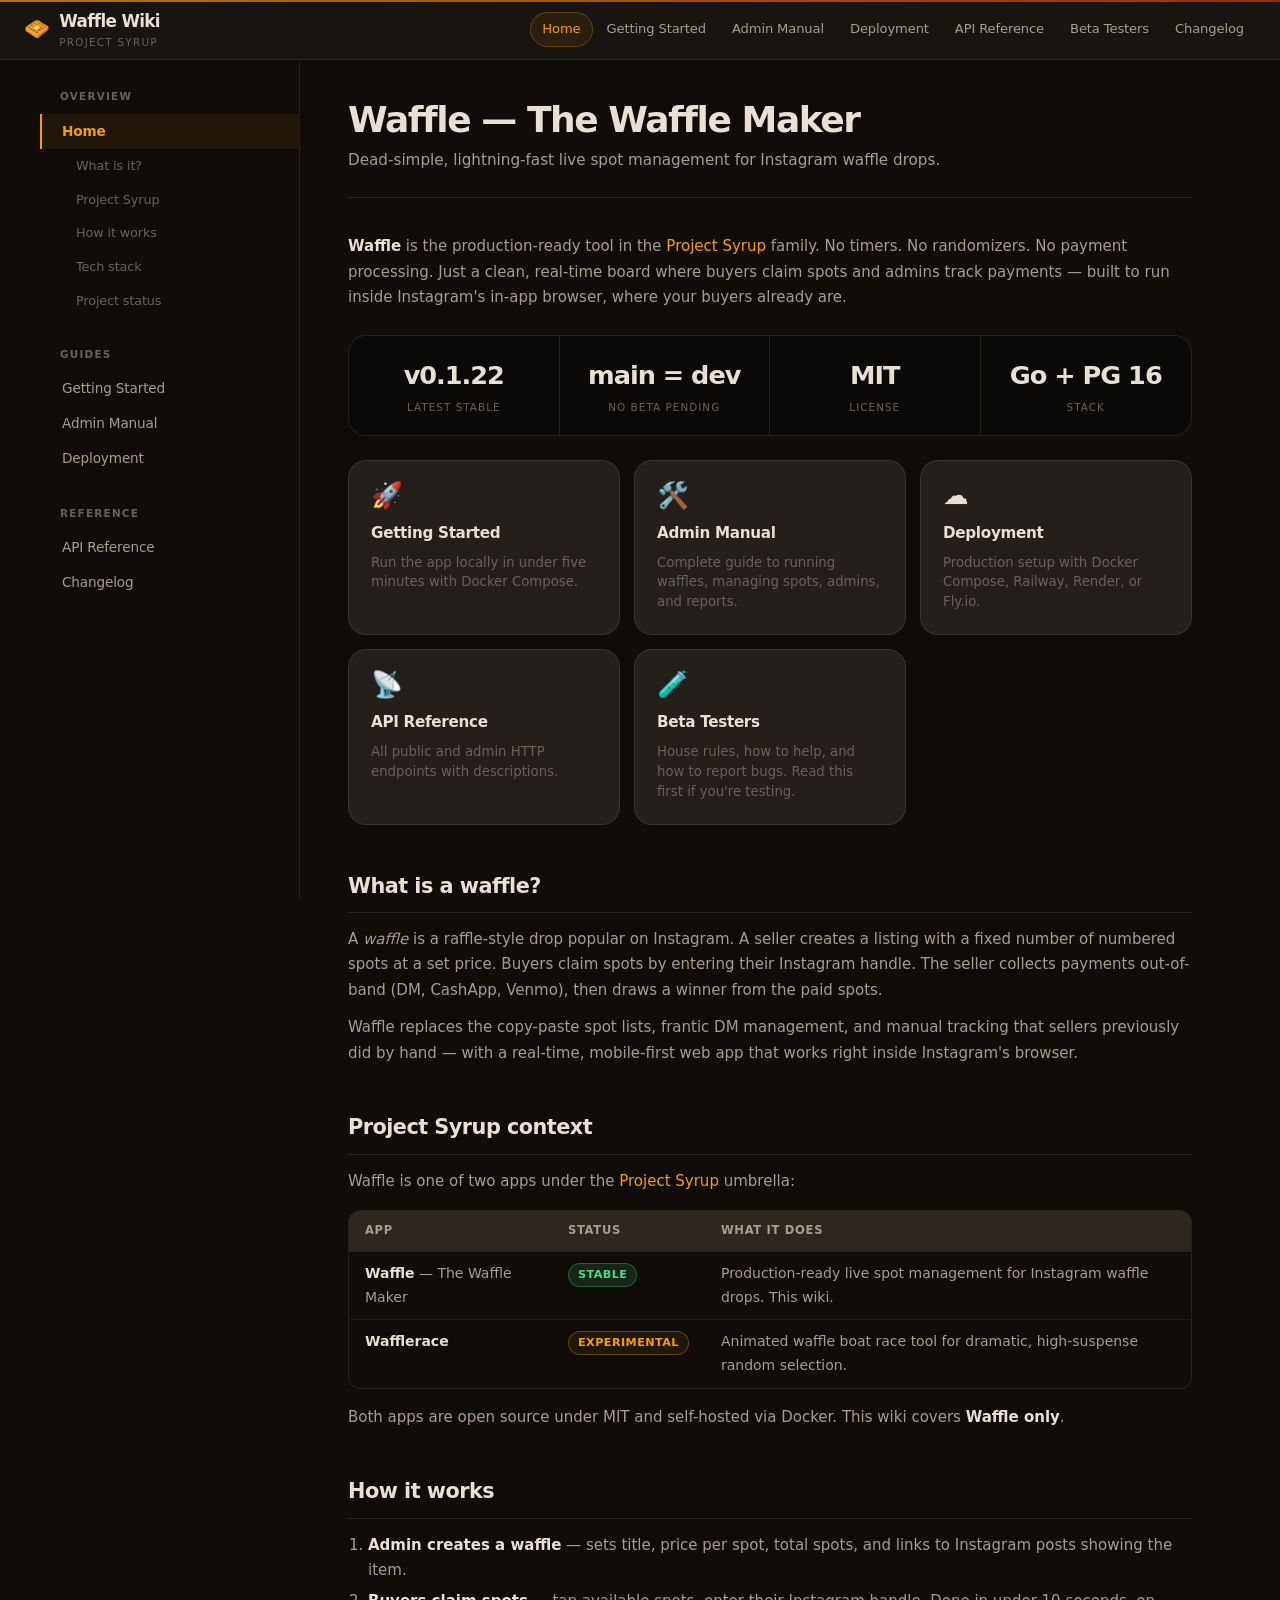
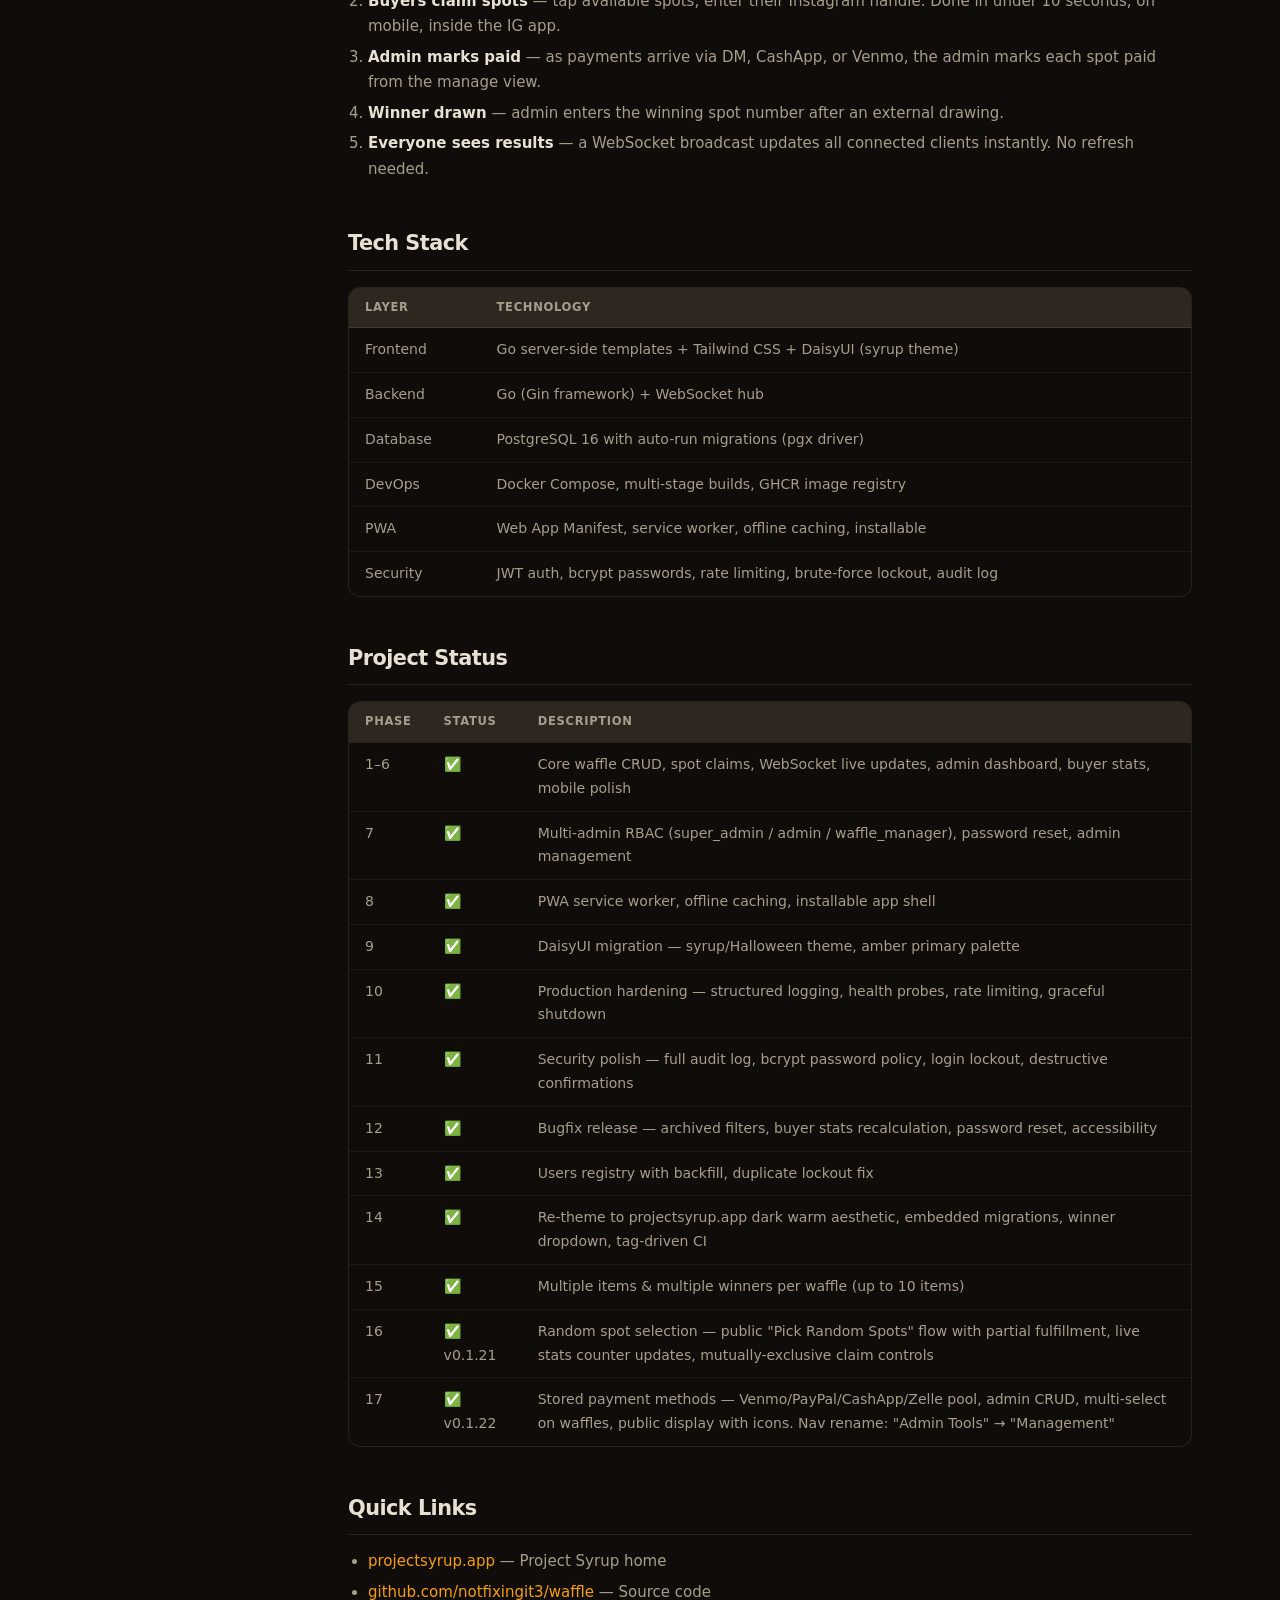
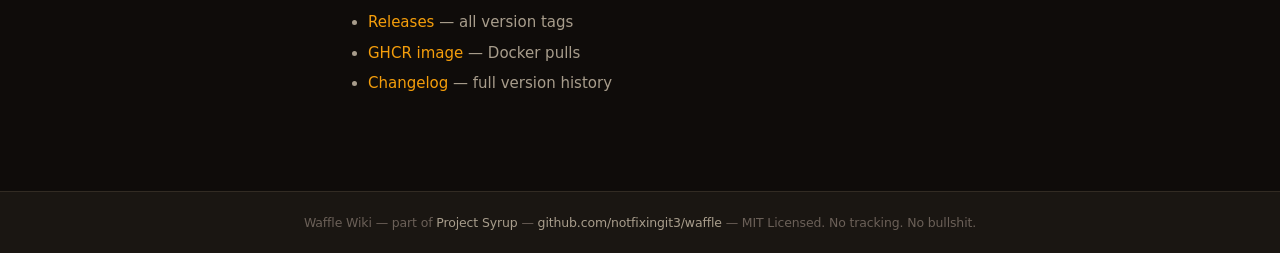
==== commit 6b5280ee: "Sweep wiki for v0.1.21 + v0.1.22 stable releases Switched my source-of-truth from the local working " ====
--- a/index.html
+++ b/index.html
@@ -65,12 +65,12 @@
 
     <div class="stats-bar">
       <div class="stats-bar-item">
-        <span class="stats-bar-value">v0.1.20</span>
+        <span class="stats-bar-value">v0.1.22</span>
         <span class="stats-bar-label">Latest Stable</span>
       </div>
       <div class="stats-bar-item">
-        <span class="stats-bar-value">v0.1.22-β</span>
-        <span class="stats-bar-label">Latest Beta</span>
+        <span class="stats-bar-value">main = dev</span>
+        <span class="stats-bar-label">No Beta Pending</span>
       </div>
       <div class="stats-bar-item">
         <span class="stats-bar-value">MIT</span>
@@ -180,8 +180,8 @@
           <tr><td>13</td><td>✅</td><td>Users registry with backfill, duplicate lockout fix</td></tr>
           <tr><td>14</td><td>✅</td><td>Re-theme to projectsyrup.app dark warm aesthetic, embedded migrations, winner dropdown, tag-driven CI</td></tr>
           <tr><td>15</td><td>✅</td><td>Multiple items &amp; multiple winners per waffle (up to 10 items)</td></tr>
-          <tr><td>16</td><td>🧪 Beta</td><td>Random spot selection — public "Pick Random Spots" flow with partial fulfillment</td></tr>
-          <tr><td>17</td><td>🧪 Beta</td><td>Live stats counter updates, random/manual claim controls mutually exclusive</td></tr>
+          <tr><td>16</td><td>✅ v0.1.21</td><td>Random spot selection — public "Pick Random Spots" flow with partial fulfillment, live stats counter updates, mutually-exclusive claim controls</td></tr>
+          <tr><td>17</td><td>✅ v0.1.22</td><td>Stored payment methods — Venmo/PayPal/CashApp/Zelle pool, admin CRUD, multi-select on waffles, public display with icons. Nav rename: "Admin Tools" → "Management"</td></tr>
         </tbody>
       </table>
     </div>
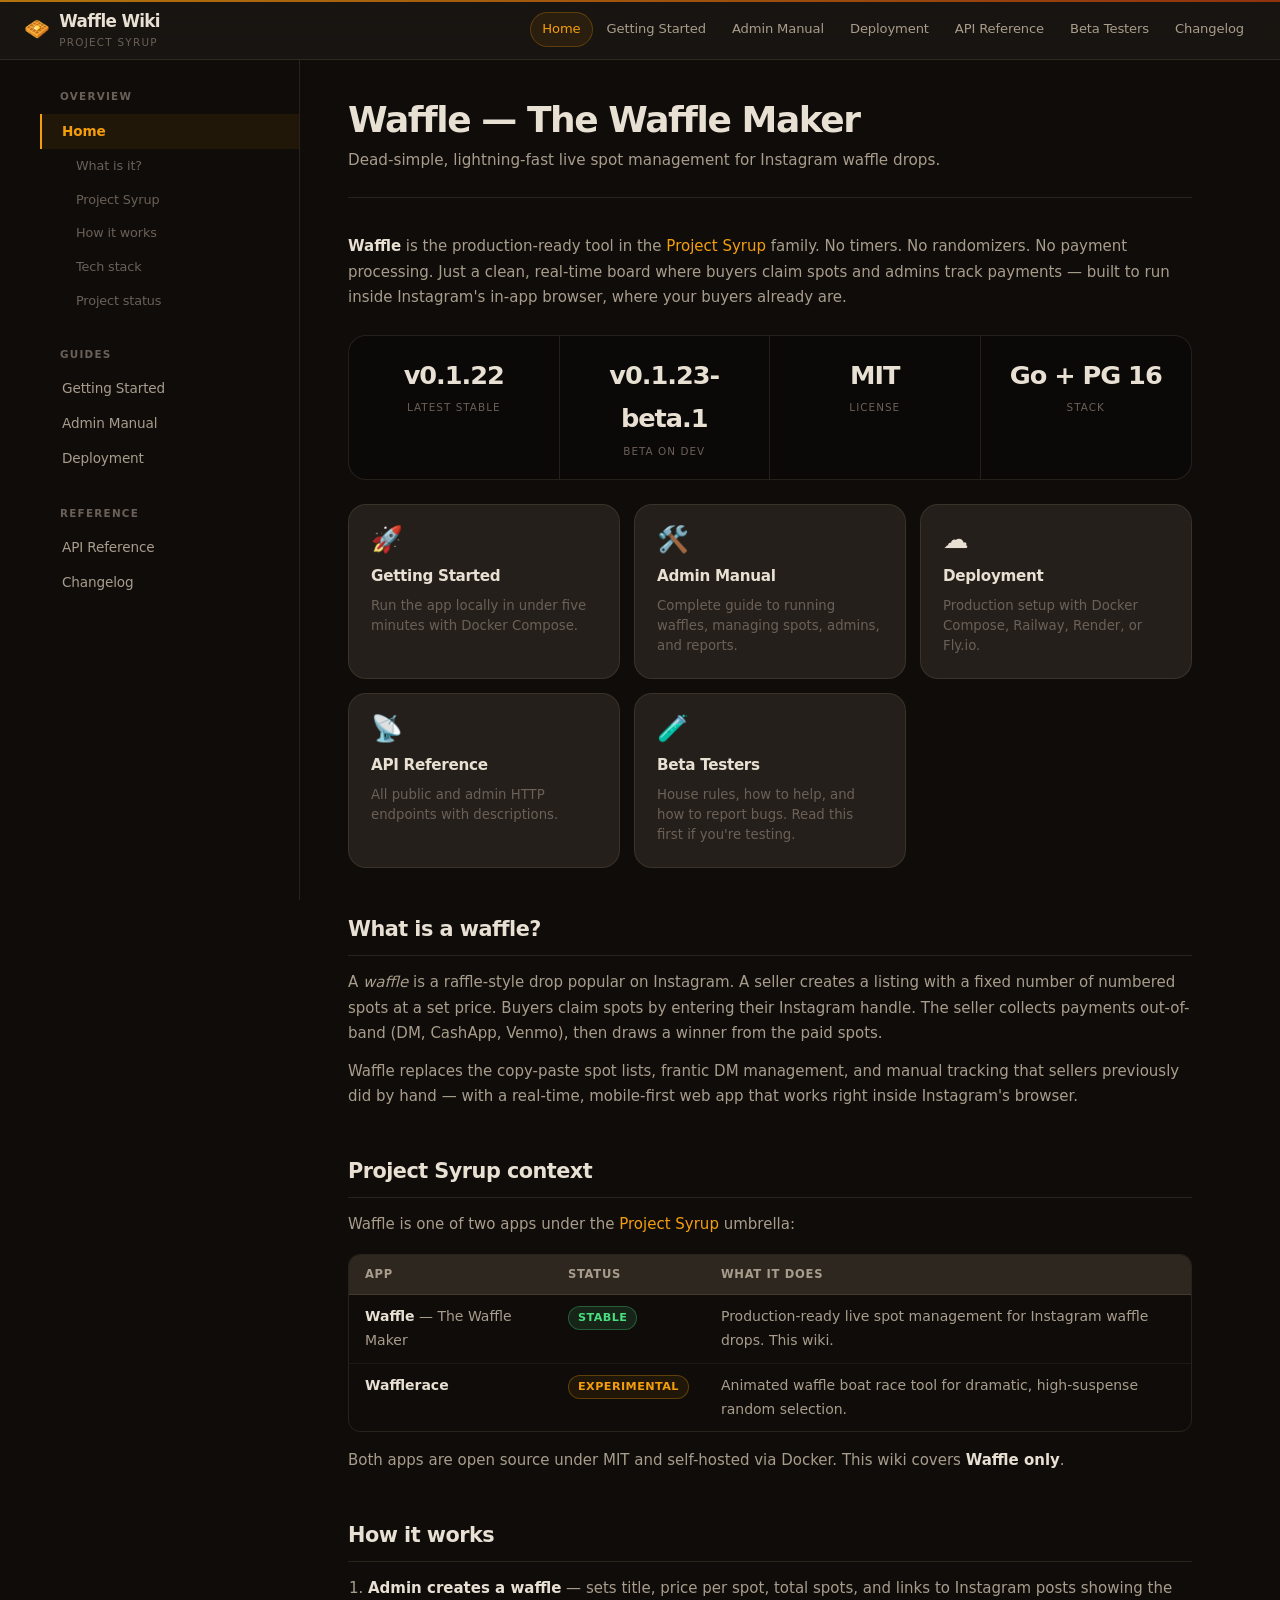
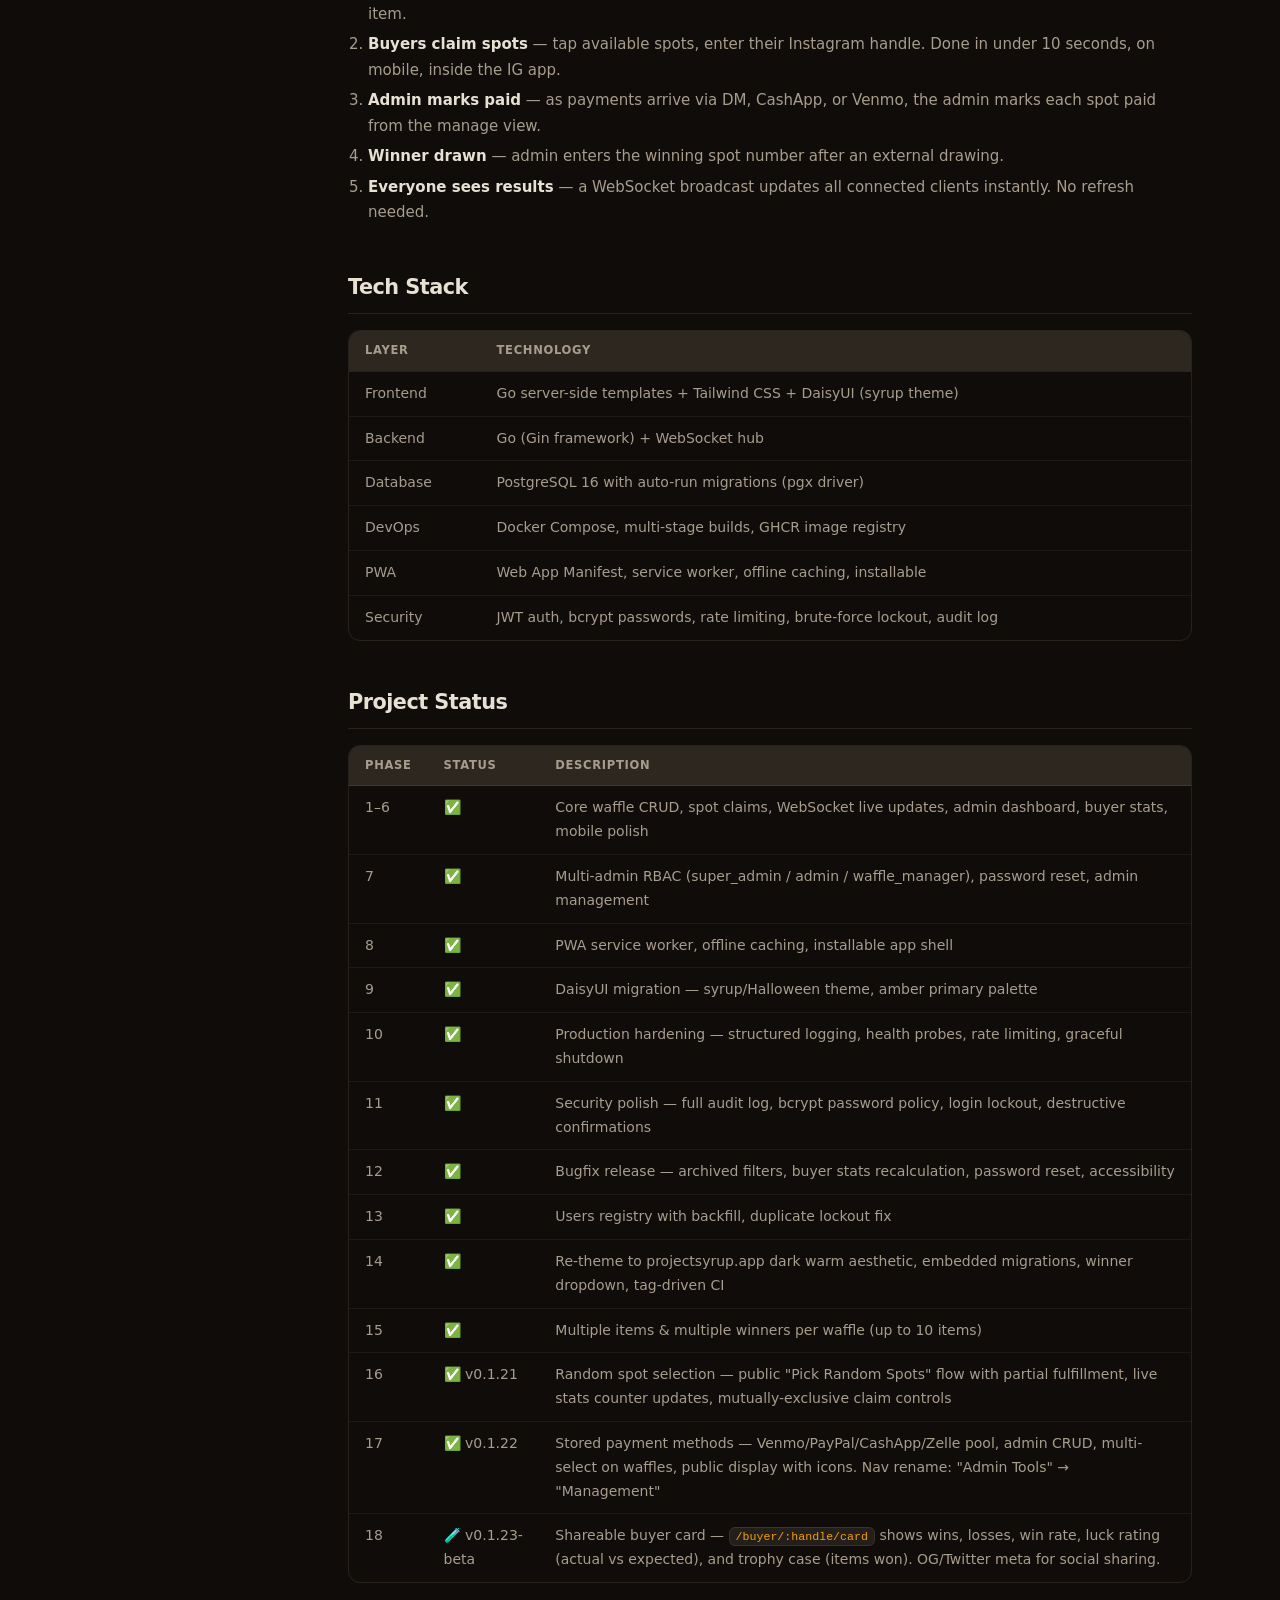
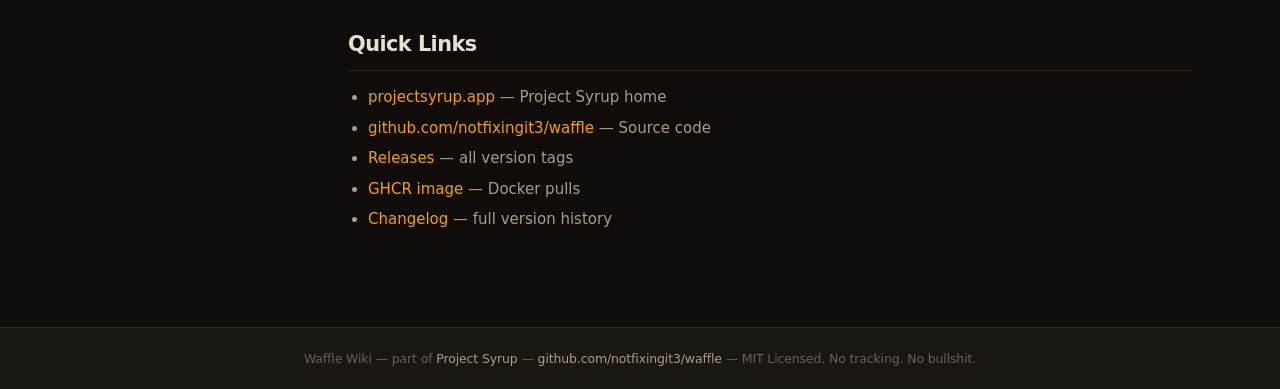
==== commit 83fc23f0: "Sweep wiki for v0.1.23-beta — buyer card feature Documents the shareable buyer card landing in dev/v" ====
--- a/index.html
+++ b/index.html
@@ -26,7 +26,22 @@
     <a href="beta-testers.html">Beta Testers</a>
     <a href="changelog.html">Changelog</a>
   </nav>
+  <button class="hamburger" id="hamburger-btn" aria-label="Open navigation menu" aria-expanded="false">
+    <span></span><span></span><span></span>
+  </button>
 </header>
+<nav class="mobile-nav" id="mobile-nav" aria-label="Mobile navigation">
+  <a href="index.html">Home</a>
+  <a href="getting-started.html">Getting Started</a>
+  <a href="admin-manual.html">Admin Manual</a>
+  <a href="deployment.html">Deployment</a>
+  <a href="api-reference.html">API Reference</a>
+  <a href="beta-testers.html">Beta Testers</a>
+  <a href="changelog.html">Changelog</a>
+</nav>
+<script>
+(function(){var b=document.getElementById('hamburger-btn'),n=document.getElementById('mobile-nav');b.addEventListener('click',function(){var o=n.classList.toggle('open');b.classList.toggle('open',o);b.setAttribute('aria-expanded',o);});var p=window.location.pathname.split('/').pop()||'index.html';n.querySelectorAll('a').forEach(function(a){if(a.getAttribute('href')===p)a.classList.add('active');});})();
+</script>
 
 <div class="layout">
   <aside class="sidebar">
@@ -69,8 +84,8 @@
         <span class="stats-bar-label">Latest Stable</span>
       </div>
       <div class="stats-bar-item">
-        <span class="stats-bar-value">main = dev</span>
-        <span class="stats-bar-label">No Beta Pending</span>
+        <span class="stats-bar-value">v0.1.23-beta.1</span>
+        <span class="stats-bar-label">Beta on dev</span>
       </div>
       <div class="stats-bar-item">
         <span class="stats-bar-value">MIT</span>
@@ -182,6 +197,7 @@
           <tr><td>15</td><td>✅</td><td>Multiple items &amp; multiple winners per waffle (up to 10 items)</td></tr>
           <tr><td>16</td><td>✅ v0.1.21</td><td>Random spot selection — public "Pick Random Spots" flow with partial fulfillment, live stats counter updates, mutually-exclusive claim controls</td></tr>
           <tr><td>17</td><td>✅ v0.1.22</td><td>Stored payment methods — Venmo/PayPal/CashApp/Zelle pool, admin CRUD, multi-select on waffles, public display with icons. Nav rename: "Admin Tools" → "Management"</td></tr>
+          <tr><td>18</td><td>🧪 v0.1.23-beta</td><td>Shareable buyer card — <code>/buyer/:handle/card</code> shows wins, losses, win rate, luck rating (actual vs expected), and trophy case (items won). OG/Twitter meta for social sharing.</td></tr>
         </tbody>
       </table>
     </div>
--- a/style.css
+++ b/style.css
@@ -575,6 +575,55 @@
   .stats-bar-item:nth-child(3) { border-top: 1px solid var(--border); }
 }
 
+/* ── Hamburger button ── */
+.hamburger {
+  display: none;
+  flex-direction: column;
+  justify-content: space-between;
+  width: 22px;
+  height: 16px;
+  background: none;
+  border: none;
+  cursor: pointer;
+  padding: 0;
+  margin-left: auto;
+  flex-shrink: 0;
+}
+.hamburger span {
+  display: block;
+  height: 2px;
+  background: var(--text-dim);
+  border-radius: 2px;
+  transition: transform 0.2s ease, opacity 0.2s ease;
+}
+.hamburger.open span:nth-child(1) { transform: translateY(7px) rotate(45deg); }
+.hamburger.open span:nth-child(2) { opacity: 0; }
+.hamburger.open span:nth-child(3) { transform: translateY(-7px) rotate(-45deg); }
+
+/* ── Mobile nav drawer ── */
+.mobile-nav {
+  display: none;
+  flex-direction: column;
+  background: var(--bg-elev);
+  border-bottom: 1px solid var(--border);
+}
+.mobile-nav a {
+  padding: 13px 24px;
+  color: var(--text-dim);
+  text-decoration: none;
+  font-size: 0.9rem;
+  border-left: 3px solid transparent;
+  transition: background 0.15s, color 0.15s;
+  letter-spacing: -0.01em;
+}
+.mobile-nav a:hover { background: var(--surface); color: var(--text); }
+.mobile-nav a.active {
+  color: var(--accent);
+  border-left-color: var(--accent);
+  background: var(--accent-subtle);
+}
+.mobile-nav.open { display: flex; }
+
 @media (max-width: 768px) {
   .layout { flex-direction: column; }
   .sidebar {
@@ -590,6 +639,7 @@
   .sidebar-section { width: 50%; margin-bottom: 12px; }
   .content { padding: 28px 20px 0; }
   .topbar-nav { display: none; }
+  .hamburger { display: flex; }
   .stats-bar { grid-template-columns: repeat(2, 1fr); }
 }
 
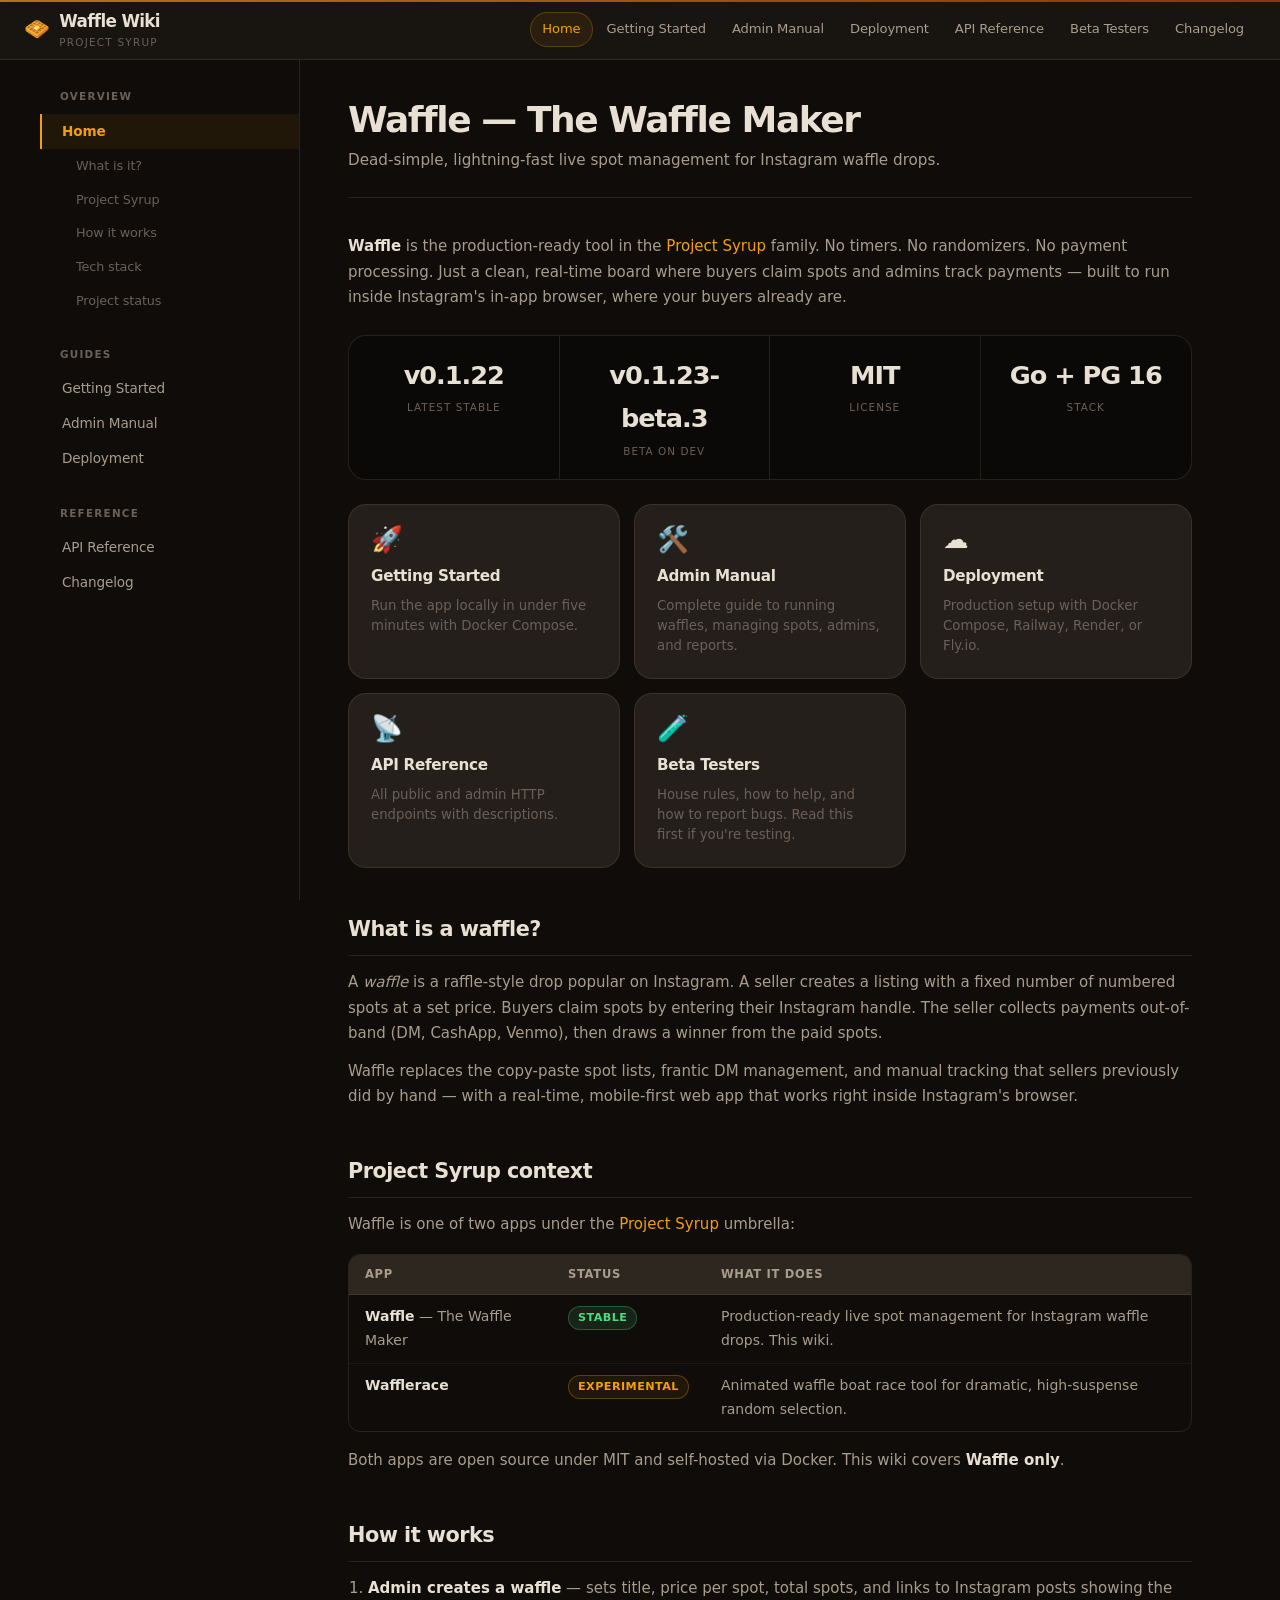
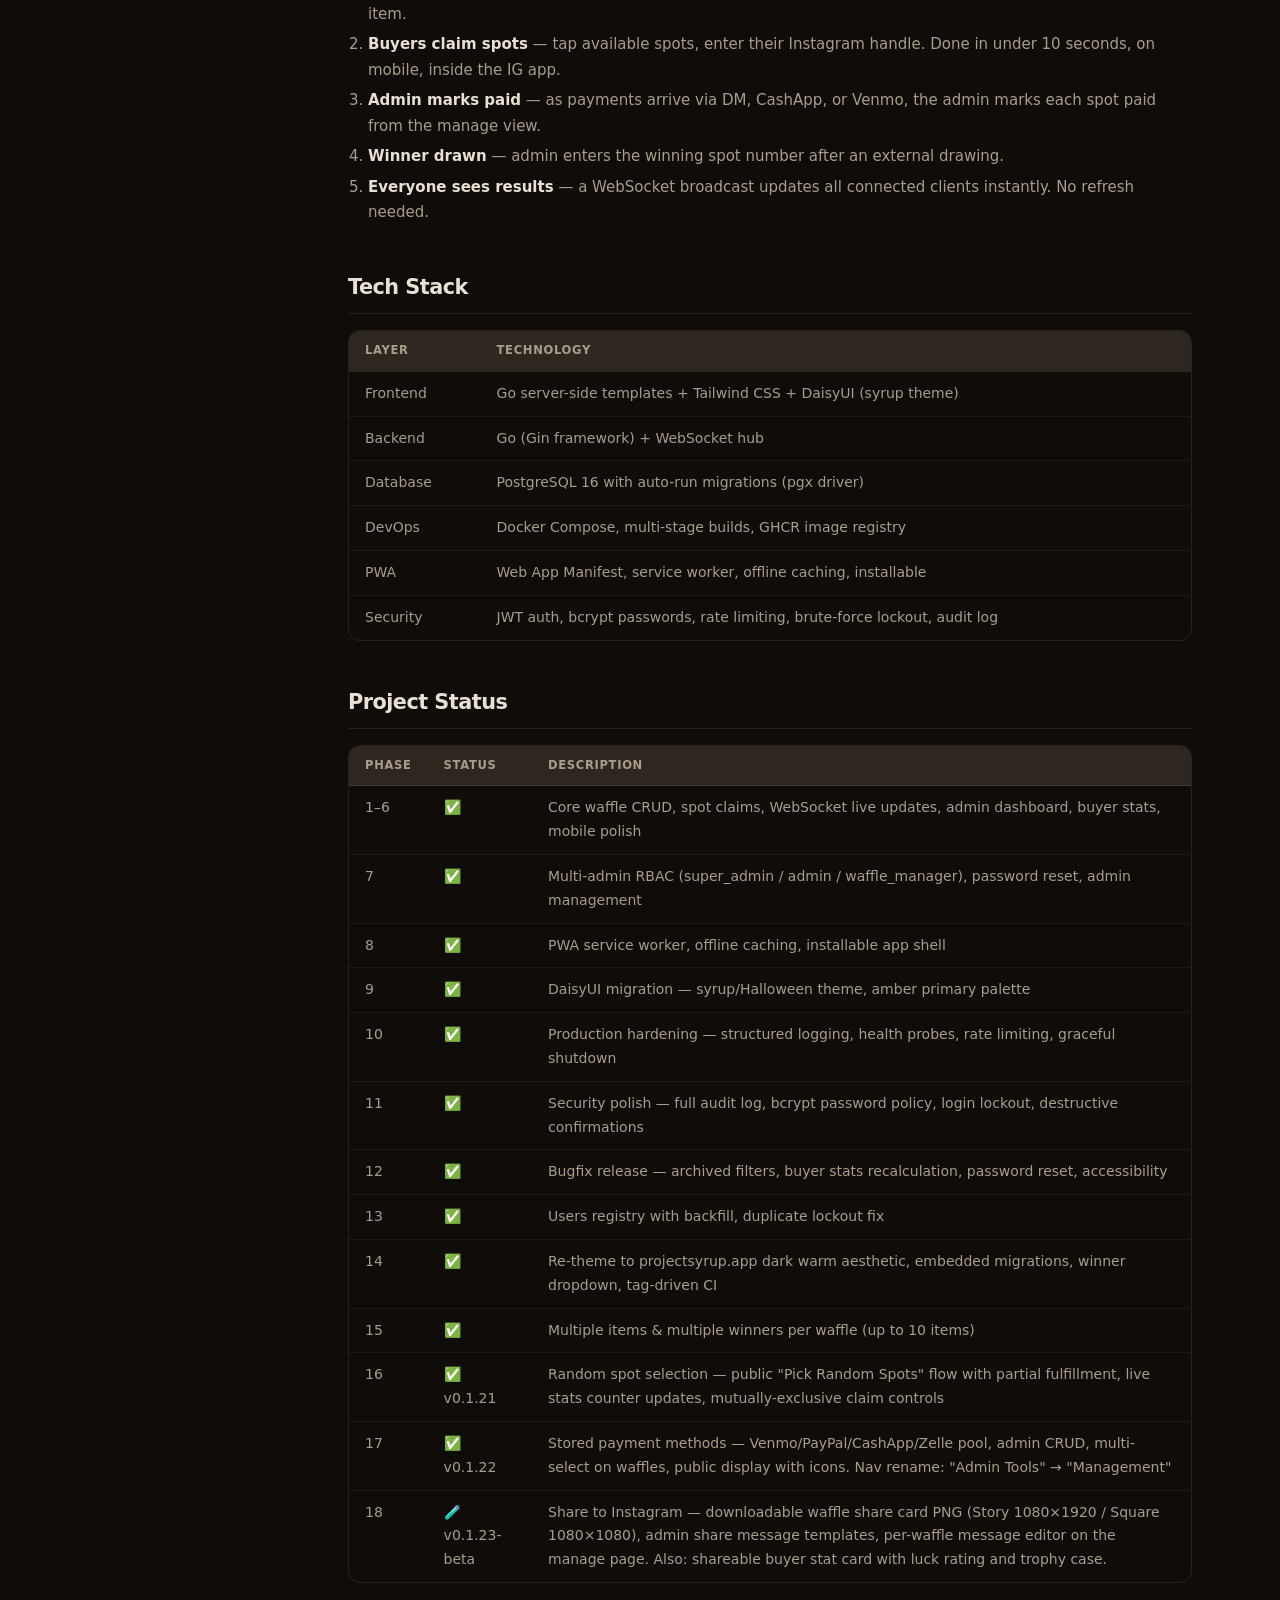
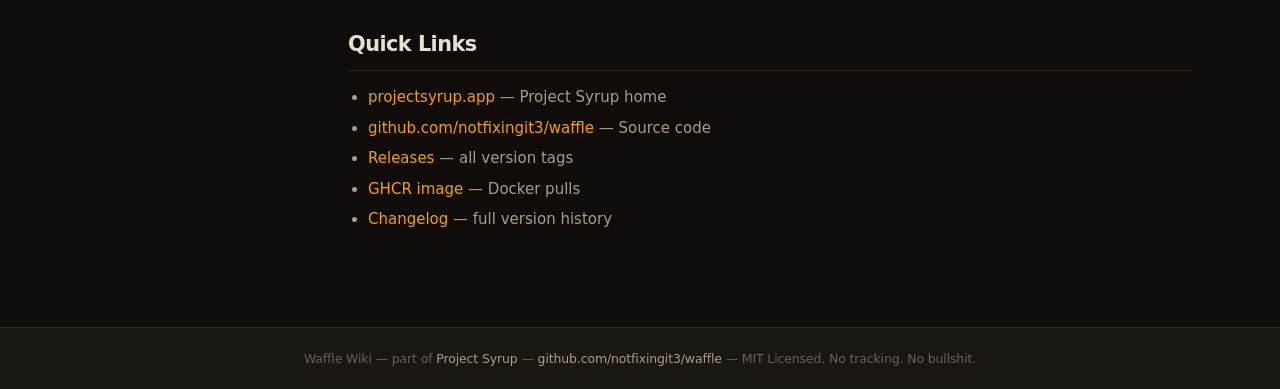
==== commit 9c642d69: "Sweep wiki for v0.1.23-beta — buyer card feature Documents v0.1.23-beta.2 through beta.3 on the dev " ====
--- a/index.html
+++ b/index.html
@@ -84,7 +84,7 @@
         <span class="stats-bar-label">Latest Stable</span>
       </div>
       <div class="stats-bar-item">
-        <span class="stats-bar-value">v0.1.23-beta.1</span>
+        <span class="stats-bar-value">v0.1.23-beta.3</span>
         <span class="stats-bar-label">Beta on dev</span>
       </div>
       <div class="stats-bar-item">
@@ -197,7 +197,7 @@
           <tr><td>15</td><td>✅</td><td>Multiple items &amp; multiple winners per waffle (up to 10 items)</td></tr>
           <tr><td>16</td><td>✅ v0.1.21</td><td>Random spot selection — public "Pick Random Spots" flow with partial fulfillment, live stats counter updates, mutually-exclusive claim controls</td></tr>
           <tr><td>17</td><td>✅ v0.1.22</td><td>Stored payment methods — Venmo/PayPal/CashApp/Zelle pool, admin CRUD, multi-select on waffles, public display with icons. Nav rename: "Admin Tools" → "Management"</td></tr>
-          <tr><td>18</td><td>🧪 v0.1.23-beta</td><td>Shareable buyer card — <code>/buyer/:handle/card</code> shows wins, losses, win rate, luck rating (actual vs expected), and trophy case (items won). OG/Twitter meta for social sharing.</td></tr>
+          <tr><td>18</td><td>🧪 v0.1.23-beta</td><td>Share to Instagram — downloadable waffle share card PNG (Story 1080×1920 / Square 1080×1080), admin share message templates, per-waffle message editor on the manage page. Also: shareable buyer stat card with luck rating and trophy case.</td></tr>
         </tbody>
       </table>
     </div>
